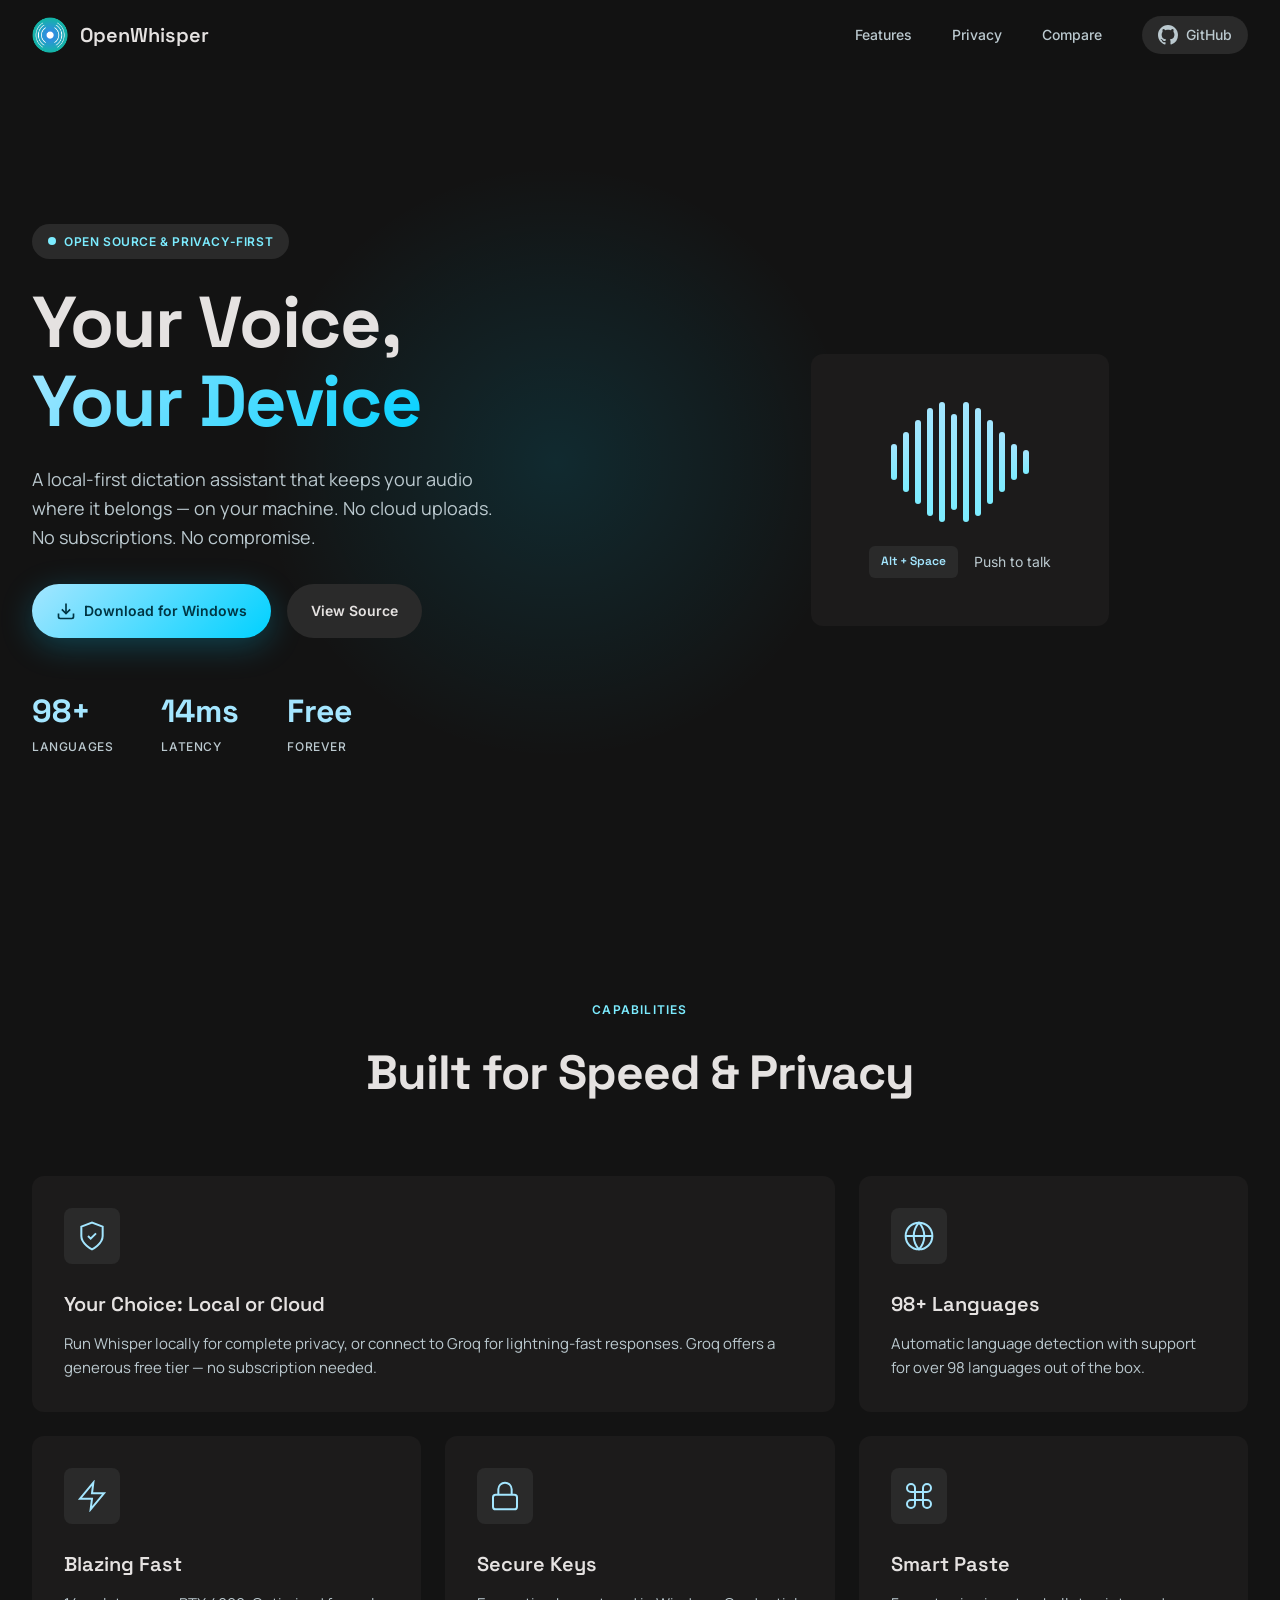
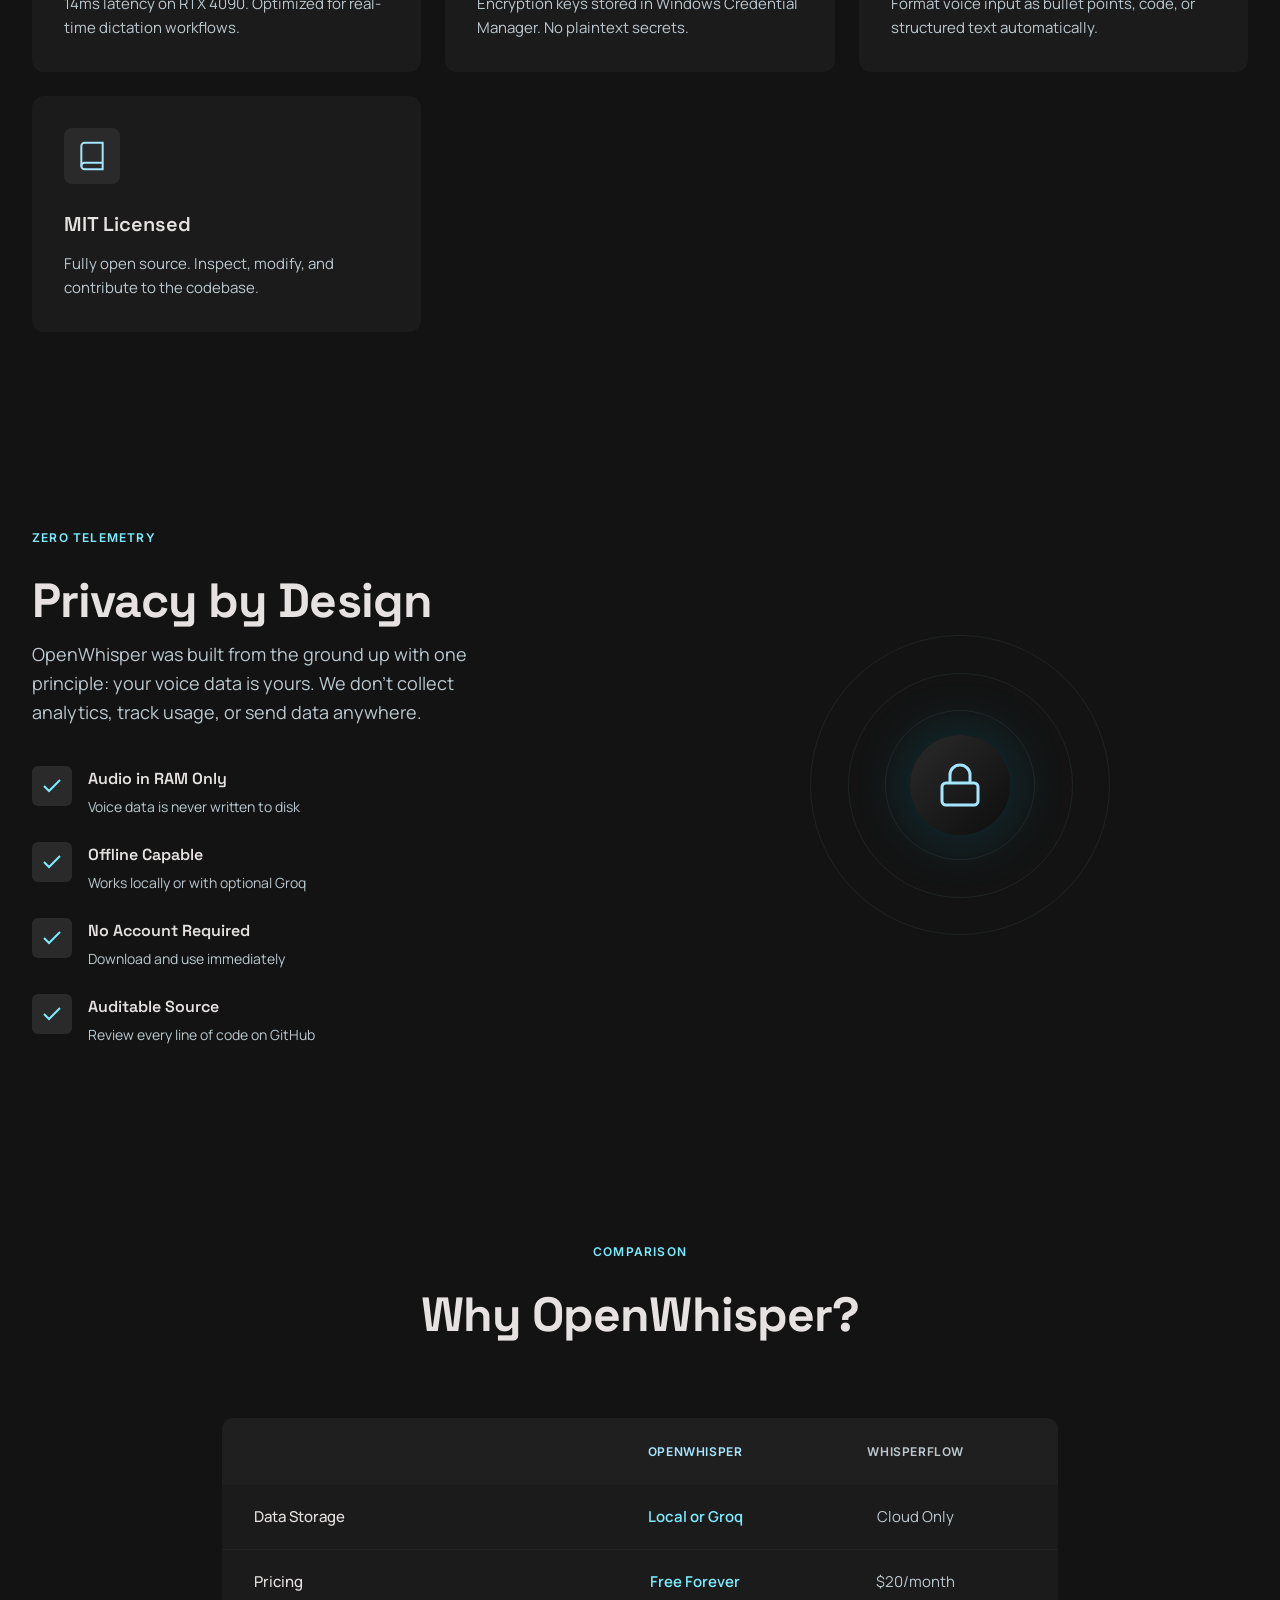
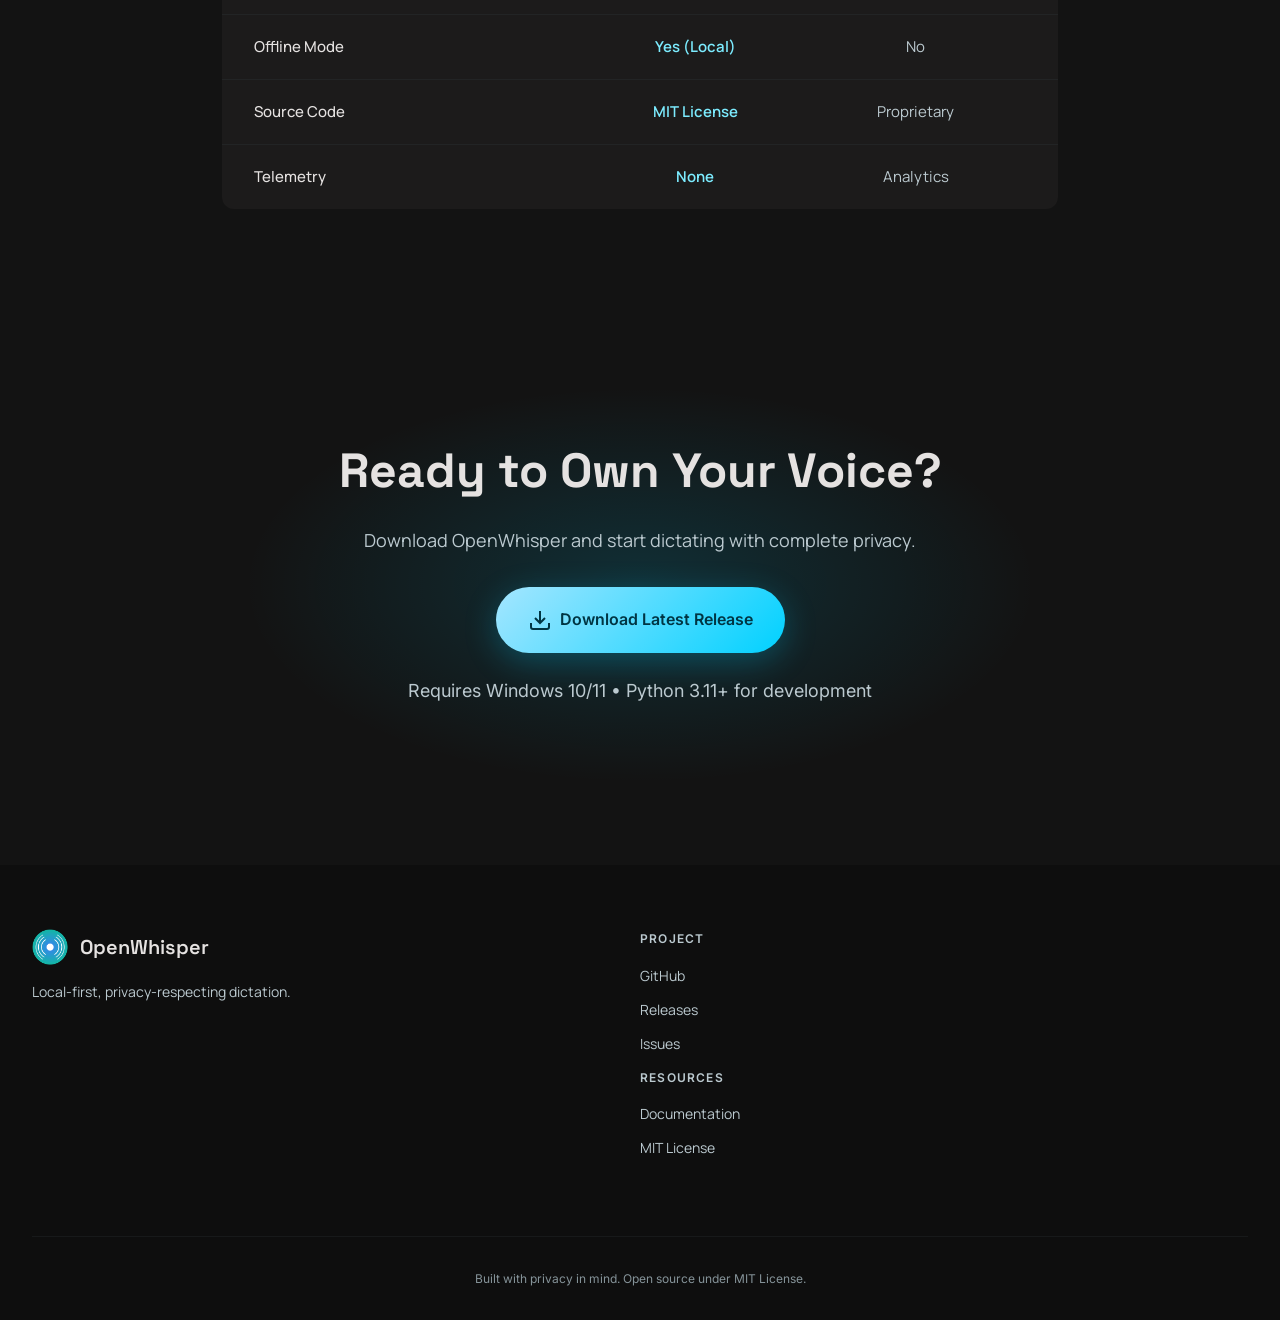
==== docs/index.html @ adb1cc0a "Add project website for GitHub Pages Landing page showcasing OpenWhisper features, privacy focus, an" ====
<!DOCTYPE html>
<html lang="en">
<head>
    <meta charset="UTF-8">
    <meta name="viewport" content="width=device-width, initial-scale=1.0">
    <title>OpenWhisper - Local-First Dictation Assistant</title>
    <link rel="icon" type="image/png" href="icon.png">
    <link rel="apple-touch-icon" href="icon.png">
    <link rel="preconnect" href="https://fonts.googleapis.com">
    <link rel="preconnect" href="https://fonts.gstatic.com" crossorigin>
    <link href="https://fonts.googleapis.com/css2?family=Inter:wght@400;500;600&family=Manrope:wght@400;500;600&family=Space+Grotesk:wght@500;600;700&display=swap" rel="stylesheet">
    <link rel="stylesheet" href="styles.css">
</head>
<body>
    <nav class="nav">
        <div class="nav-container">
            <a href="#" class="nav-logo">
                <img src="icon.png" alt="OpenWhisper" class="logo-icon">
                <span>OpenWhisper</span>
            </a>
            <div class="nav-links">
                <a href="#features">Features</a>
                <a href="#privacy">Privacy</a>
                <a href="#compare">Compare</a>
                <a href="https://github.com/fsouza-dot/OpenWhisper" target="_blank" rel="noopener" class="nav-github">
                    <svg width="20" height="20" viewBox="0 0 24 24" fill="currentColor">
                        <path d="M12 0C5.37 0 0 5.37 0 12c0 5.31 3.435 9.795 8.205 11.385.6.105.825-.255.825-.57 0-.285-.015-1.23-.015-2.235-3.015.555-3.795-.735-4.035-1.41-.135-.345-.72-1.41-1.23-1.695-.42-.225-1.02-.78-.015-.795.945-.015 1.62.87 1.845 1.23 1.08 1.815 2.805 1.305 3.495.99.105-.78.42-1.305.765-1.605-2.67-.3-5.46-1.335-5.46-5.925 0-1.305.465-2.385 1.23-3.225-.12-.3-.54-1.53.12-3.18 0 0 1.005-.315 3.3 1.23.96-.27 1.98-.405 3-.405s2.04.135 3 .405c2.295-1.56 3.3-1.23 3.3-1.23.66 1.65.24 2.88.12 3.18.765.84 1.23 1.905 1.23 3.225 0 4.605-2.805 5.625-5.475 5.925.435.375.81 1.095.81 2.22 0 1.605-.015 2.895-.015 3.3 0 .315.225.69.825.57A12.02 12.02 0 0024 12c0-6.63-5.37-12-12-12z"/>
                    </svg>
                    GitHub
                </a>
            </div>
            <button class="nav-toggle" aria-label="Toggle menu">
                <span></span>
                <span></span>
                <span></span>
            </button>
        </div>
    </nav>

    <main>
        <section class="hero">
            <div class="hero-glow"></div>
            <div class="hero-content">
                <div class="hero-badge">
                    <span class="badge-dot"></span>
                    Open Source & Privacy-First
                </div>
                <h1 class="hero-title">
                    Your Voice,<br>
                    <span class="gradient-text">Your Device</span>
                </h1>
                <p class="hero-subtitle">
                    A local-first dictation assistant that keeps your audio where it belongs — on your machine.
                    No cloud uploads. No subscriptions. No compromise.
                </p>
                <div class="hero-actions">
                    <a href="https://github.com/fsouza-dot/OpenWhisper/releases" class="btn-primary">
                        <svg width="20" height="20" viewBox="0 0 24 24" fill="none" stroke="currentColor" stroke-width="2">
                            <path d="M21 15v4a2 2 0 0 1-2 2H5a2 2 0 0 1-2-2v-4"/>
                            <polyline points="7 10 12 15 17 10"/>
                            <line x1="12" y1="15" x2="12" y2="3"/>
                        </svg>
                        Download for Windows
                    </a>
                    <a href="https://github.com/fsouza-dot/OpenWhisper" class="btn-secondary">
                        View Source
                    </a>
                </div>
                <div class="hero-stats">
                    <div class="stat">
                        <span class="stat-value">98+</span>
                        <span class="stat-label">Languages</span>
                    </div>
                    <div class="stat">
                        <span class="stat-value">14ms</span>
                        <span class="stat-label">Latency</span>
                    </div>
                    <div class="stat">
                        <span class="stat-value">Free</span>
                        <span class="stat-label">Forever</span>
                    </div>
                </div>
            </div>
            <div class="hero-visual">
                <div class="waveform-container">
                    <div class="waveform">
                        <div class="wave-bar"></div>
                        <div class="wave-bar"></div>
                        <div class="wave-bar"></div>
                        <div class="wave-bar"></div>
                        <div class="wave-bar"></div>
                        <div class="wave-bar"></div>
                        <div class="wave-bar"></div>
                        <div class="wave-bar"></div>
                        <div class="wave-bar"></div>
                        <div class="wave-bar"></div>
                        <div class="wave-bar"></div>
                        <div class="wave-bar"></div>
                    </div>
                    <div class="waveform-label">
                        <div class="hotkey-badge">Alt + Space</div>
                        <span>Push to talk</span>
                    </div>
                </div>
            </div>
        </section>

        <section id="features" class="features">
            <div class="section-header">
                <span class="section-tag">Capabilities</span>
                <h2 class="section-title">Built for Speed & Privacy</h2>
            </div>
            <div class="features-grid">
                <div class="feature-card feature-large">
                    <div class="feature-icon">
                        <svg width="32" height="32" viewBox="0 0 24 24" fill="none" stroke="currentColor" stroke-width="1.5">
                            <path d="M12 22s8-4 8-10V5l-8-3-8 3v7c0 6 8 10 8 10z"/>
                            <path d="M9 12l2 2 4-4"/>
                        </svg>
                    </div>
                    <h3>Your Choice: Local or Cloud</h3>
                    <p>Run Whisper locally for complete privacy, or connect to Groq for lightning-fast responses. Groq offers a generous free tier — no subscription needed.</p>
                </div>
                <div class="feature-card">
                    <div class="feature-icon">
                        <svg width="32" height="32" viewBox="0 0 24 24" fill="none" stroke="currentColor" stroke-width="1.5">
                            <circle cx="12" cy="12" r="10"/>
                            <path d="M2 12h20"/>
                            <path d="M12 2a15.3 15.3 0 0 1 4 10 15.3 15.3 0 0 1-4 10 15.3 15.3 0 0 1-4-10 15.3 15.3 0 0 1 4-10z"/>
                        </svg>
                    </div>
                    <h3>98+ Languages</h3>
                    <p>Automatic language detection with support for over 98 languages out of the box.</p>
                </div>
                <div class="feature-card">
                    <div class="feature-icon">
                        <svg width="32" height="32" viewBox="0 0 24 24" fill="none" stroke="currentColor" stroke-width="1.5">
                            <path d="M13 2L3 14h9l-1 8 10-12h-9l1-8z"/>
                        </svg>
                    </div>
                    <h3>Blazing Fast</h3>
                    <p>14ms latency on RTX 4090. Optimized for real-time dictation workflows.</p>
                </div>
                <div class="feature-card">
                    <div class="feature-icon">
                        <svg width="32" height="32" viewBox="0 0 24 24" fill="none" stroke="currentColor" stroke-width="1.5">
                            <rect x="3" y="11" width="18" height="11" rx="2" ry="2"/>
                            <path d="M7 11V7a5 5 0 0 1 10 0v4"/>
                        </svg>
                    </div>
                    <h3>Secure Keys</h3>
                    <p>Encryption keys stored in Windows Credential Manager. No plaintext secrets.</p>
                </div>
                <div class="feature-card">
                    <div class="feature-icon">
                        <svg width="32" height="32" viewBox="0 0 24 24" fill="none" stroke="currentColor" stroke-width="1.5">
                            <path d="M18 3a3 3 0 0 0-3 3v12a3 3 0 0 0 3 3 3 3 0 0 0 3-3 3 3 0 0 0-3-3H6a3 3 0 0 0-3 3 3 3 0 0 0 3 3 3 3 0 0 0 3-3V6a3 3 0 0 0-3-3 3 3 0 0 0-3 3 3 3 0 0 0 3 3h12a3 3 0 0 0 3-3 3 3 0 0 0-3-3z"/>
                        </svg>
                    </div>
                    <h3>Smart Paste</h3>
                    <p>Format voice input as bullet points, code, or structured text automatically.</p>
                </div>
                <div class="feature-card">
                    <div class="feature-icon">
                        <svg width="32" height="32" viewBox="0 0 24 24" fill="none" stroke="currentColor" stroke-width="1.5">
                            <path d="M4 19.5A2.5 2.5 0 0 1 6.5 17H20"/>
                            <path d="M6.5 2H20v20H6.5A2.5 2.5 0 0 1 4 19.5v-15A2.5 2.5 0 0 1 6.5 2z"/>
                        </svg>
                    </div>
                    <h3>MIT Licensed</h3>
                    <p>Fully open source. Inspect, modify, and contribute to the codebase.</p>
                </div>
            </div>
        </section>

        <section id="privacy" class="privacy">
            <div class="privacy-content">
                <span class="section-tag">Zero Telemetry</span>
                <h2 class="section-title">Privacy by Design</h2>
                <p class="privacy-description">
                    OpenWhisper was built from the ground up with one principle: your voice data is yours.
                    We don't collect analytics, track usage, or send data anywhere.
                </p>
                <div class="privacy-features">
                    <div class="privacy-item">
                        <div class="privacy-icon">
                            <svg width="24" height="24" viewBox="0 0 24 24" fill="none" stroke="currentColor" stroke-width="2">
                                <polyline points="20 6 9 17 4 12"/>
                            </svg>
                        </div>
                        <div>
                            <h4>Audio in RAM Only</h4>
                            <p>Voice data is never written to disk</p>
                        </div>
                    </div>
                    <div class="privacy-item">
                        <div class="privacy-icon">
                            <svg width="24" height="24" viewBox="0 0 24 24" fill="none" stroke="currentColor" stroke-width="2">
                                <polyline points="20 6 9 17 4 12"/>
                            </svg>
                        </div>
                        <div>
                            <h4>Offline Capable</h4>
                            <p>Works locally or with optional Groq</p>
                        </div>
                    </div>
                    <div class="privacy-item">
                        <div class="privacy-icon">
                            <svg width="24" height="24" viewBox="0 0 24 24" fill="none" stroke="currentColor" stroke-width="2">
                                <polyline points="20 6 9 17 4 12"/>
                            </svg>
                        </div>
                        <div>
                            <h4>No Account Required</h4>
                            <p>Download and use immediately</p>
                        </div>
                    </div>
                    <div class="privacy-item">
                        <div class="privacy-icon">
                            <svg width="24" height="24" viewBox="0 0 24 24" fill="none" stroke="currentColor" stroke-width="2">
                                <polyline points="20 6 9 17 4 12"/>
                            </svg>
                        </div>
                        <div>
                            <h4>Auditable Source</h4>
                            <p>Review every line of code on GitHub</p>
                        </div>
                    </div>
                </div>
            </div>
            <div class="privacy-visual">
                <div class="vault-graphic">
                    <div class="vault-ring"></div>
                    <div class="vault-ring"></div>
                    <div class="vault-ring"></div>
                    <div class="vault-center">
                        <svg width="48" height="48" viewBox="0 0 24 24" fill="none" stroke="currentColor" stroke-width="1.5">
                            <rect x="3" y="11" width="18" height="11" rx="2" ry="2"/>
                            <path d="M7 11V7a5 5 0 0 1 10 0v4"/>
                        </svg>
                    </div>
                </div>
            </div>
        </section>

        <section id="compare" class="compare">
            <div class="section-header">
                <span class="section-tag">Comparison</span>
                <h2 class="section-title">Why OpenWhisper?</h2>
            </div>
            <div class="compare-table">
                <div class="compare-header">
                    <div class="compare-feature"></div>
                    <div class="compare-col compare-ours">OpenWhisper</div>
                    <div class="compare-col compare-theirs">Whisperflow</div>
                </div>
                <div class="compare-row">
                    <div class="compare-feature">Data Storage</div>
                    <div class="compare-col compare-ours">
                        <span class="compare-good">Local or Groq</span>
                    </div>
                    <div class="compare-col compare-theirs">Cloud Only</div>
                </div>
                <div class="compare-row">
                    <div class="compare-feature">Pricing</div>
                    <div class="compare-col compare-ours">
                        <span class="compare-good">Free Forever</span>
                    </div>
                    <div class="compare-col compare-theirs">$20/month</div>
                </div>
                <div class="compare-row">
                    <div class="compare-feature">Offline Mode</div>
                    <div class="compare-col compare-ours">
                        <span class="compare-good">Yes (Local)</span>
                    </div>
                    <div class="compare-col compare-theirs">No</div>
                </div>
                <div class="compare-row">
                    <div class="compare-feature">Source Code</div>
                    <div class="compare-col compare-ours">
                        <span class="compare-good">MIT License</span>
                    </div>
                    <div class="compare-col compare-theirs">Proprietary</div>
                </div>
                <div class="compare-row">
                    <div class="compare-feature">Telemetry</div>
                    <div class="compare-col compare-ours">
                        <span class="compare-good">None</span>
                    </div>
                    <div class="compare-col compare-theirs">Analytics</div>
                </div>
            </div>
        </section>

        <section class="cta">
            <div class="cta-glow"></div>
            <div class="cta-content">
                <h2>Ready to Own Your Voice?</h2>
                <p>Download OpenWhisper and start dictating with complete privacy.</p>
                <div class="cta-actions">
                    <a href="https://github.com/fsouza-dot/OpenWhisper/releases" class="btn-primary btn-large">
                        <svg width="24" height="24" viewBox="0 0 24 24" fill="none" stroke="currentColor" stroke-width="2">
                            <path d="M21 15v4a2 2 0 0 1-2 2H5a2 2 0 0 1-2-2v-4"/>
                            <polyline points="7 10 12 15 17 10"/>
                            <line x1="12" y1="15" x2="12" y2="3"/>
                        </svg>
                        Download Latest Release
                    </a>
                </div>
                <p class="cta-requirements">Requires Windows 10/11 • Python 3.11+ for development</p>
            </div>
        </section>
    </main>

    <footer class="footer">
        <div class="footer-content">
            <div class="footer-brand">
                <div class="nav-logo">
                    <img src="icon.png" alt="OpenWhisper" class="logo-icon">
                    <span>OpenWhisper</span>
                </div>
                <p>Local-first, privacy-respecting dictation.</p>
            </div>
            <div class="footer-links">
                <div class="footer-col">
                    <h4>Project</h4>
                    <a href="https://github.com/fsouza-dot/OpenWhisper">GitHub</a>
                    <a href="https://github.com/fsouza-dot/OpenWhisper/releases">Releases</a>
                    <a href="https://github.com/fsouza-dot/OpenWhisper/issues">Issues</a>
                </div>
                <div class="footer-col">
                    <h4>Resources</h4>
                    <a href="https://github.com/fsouza-dot/OpenWhisper#readme">Documentation</a>
                    <a href="https://github.com/fsouza-dot/OpenWhisper/blob/main/LICENSE">MIT License</a>
                </div>
            </div>
        </div>
        <div class="footer-bottom">
            <p>Built with privacy in mind. Open source under MIT License.</p>
        </div>
    </footer>

    <script>
        const navToggle = document.querySelector('.nav-toggle');
        const navLinks = document.querySelector('.nav-links');

        navToggle.addEventListener('click', () => {
            navLinks.classList.toggle('active');
            navToggle.classList.toggle('active');
        });

        document.querySelectorAll('a[href^="#"]').forEach(anchor => {
            anchor.addEventListener('click', function (e) {
                e.preventDefault();
                const target = document.querySelector(this.getAttribute('href'));
                if (target) {
                    target.scrollIntoView({ behavior: 'smooth', block: 'start' });
                    navLinks.classList.remove('active');
                    navToggle.classList.remove('active');
                }
            });
        });

        const observerOptions = {
            threshold: 0.1,
            rootMargin: '0px 0px -50px 0px'
        };

        const observer = new IntersectionObserver((entries) => {
            entries.forEach(entry => {
                if (entry.isIntersecting) {
                    entry.target.classList.add('animate-in');
                }
            });
        }, observerOptions);

        document.querySelectorAll('.feature-card, .privacy-item, .compare-row').forEach(el => {
            observer.observe(el);
        });
    </script>
</body>
</html>
---- docs/styles.css ----
:root {
    --surface: #131313;
    --surface-dim: #131313;
    --surface-bright: #393939;
    --surface-container-lowest: #0e0e0e;
    --surface-container-low: #1c1b1b;
    --surface-container: #201f1f;
    --surface-container-high: #2a2a2a;
    --surface-container-highest: #353534;

    --primary: #a4e6ff;
    --primary-container: #00d1ff;
    --on-primary: #003543;
    --on-primary-container: #00566a;

    --secondary: #bdc2ff;
    --secondary-container: #343d96;

    --tertiary: #7cecff;
    --tertiary-container: #00d3eb;

    --on-surface: #e5e2e1;
    --on-surface-variant: #bbc9cf;
    --outline: #859399;
    --outline-variant: #3c494e;

    --error: #ffb4ab;

    --font-display: 'Space Grotesk', sans-serif;
    --font-body: 'Manrope', sans-serif;
    --font-label: 'Inter', sans-serif;

    --radius-sm: 0.125rem;
    --radius-md: 0.375rem;
    --radius-lg: 0.5rem;
    --radius-xl: 0.75rem;
    --radius-full: 9999px;
}

*, *::before, *::after {
    box-sizing: border-box;
    margin: 0;
    padding: 0;
}

html {
    scroll-behavior: smooth;
    -webkit-font-smoothing: antialiased;
    -moz-osx-font-smoothing: grayscale;
}

body {
    font-family: var(--font-body);
    background: var(--surface);
    color: var(--on-surface);
    line-height: 1.6;
    overflow-x: hidden;
}

a {
    color: inherit;
    text-decoration: none;
}

.nav {
    position: fixed;
    top: 0;
    left: 0;
    right: 0;
    z-index: 1000;
    background: rgba(19, 19, 19, 0.8);
    backdrop-filter: blur(20px);
    -webkit-backdrop-filter: blur(20px);
}

.nav-container {
    max-width: 1280px;
    margin: 0 auto;
    padding: 1rem 2rem;
    display: flex;
    align-items: center;
    justify-content: space-between;
}

.nav-logo {
    display: flex;
    align-items: center;
    gap: 0.75rem;
    font-family: var(--font-display);
    font-weight: 600;
    font-size: 1.25rem;
    color: var(--on-surface);
}

img.logo-icon {
    width: 36px;
    height: 36px;
    border-radius: 50%;
}

.nav-links {
    display: flex;
    align-items: center;
    gap: 2.5rem;
}

.nav-links a {
    font-family: var(--font-label);
    font-size: 0.875rem;
    font-weight: 500;
    color: var(--on-surface-variant);
    transition: color 0.2s ease;
}

.nav-links a:hover {
    color: var(--primary);
}

.nav-github {
    display: flex;
    align-items: center;
    gap: 0.5rem;
    padding: 0.5rem 1rem;
    background: var(--surface-container-high);
    border-radius: var(--radius-full);
    transition: background 0.2s ease;
}

.nav-github:hover {
    background: var(--surface-bright);
}

.nav-toggle {
    display: none;
    flex-direction: column;
    gap: 5px;
    background: none;
    border: none;
    cursor: pointer;
    padding: 4px;
}

.nav-toggle span {
    width: 24px;
    height: 2px;
    background: var(--on-surface);
    border-radius: 2px;
    transition: all 0.3s ease;
}

.nav-toggle.active span:nth-child(1) {
    transform: rotate(45deg) translate(5px, 5px);
}

.nav-toggle.active span:nth-child(2) {
    opacity: 0;
}

.nav-toggle.active span:nth-child(3) {
    transform: rotate(-45deg) translate(5px, -5px);
}

main {
    padding-top: 80px;
}

.hero {
    position: relative;
    min-height: calc(100vh - 80px);
    display: grid;
    grid-template-columns: 1fr 1fr;
    align-items: center;
    gap: 4rem;
    max-width: 1280px;
    margin: 0 auto;
    padding: 4rem 2rem;
    overflow: hidden;
}

.hero-glow {
    position: absolute;
    top: 10%;
    left: 20%;
    width: 600px;
    height: 600px;
    background: radial-gradient(circle, rgba(0, 209, 255, 0.12) 0%, transparent 70%);
    pointer-events: none;
    animation: pulse 8s ease-in-out infinite;
}

@keyframes pulse {
    0%, 100% { opacity: 0.5; transform: scale(1); }
    50% { opacity: 0.8; transform: scale(1.1); }
}

.hero-content {
    position: relative;
    z-index: 1;
}

.hero-badge {
    display: inline-flex;
    align-items: center;
    gap: 0.5rem;
    padding: 0.5rem 1rem;
    background: var(--surface-container-high);
    border-radius: var(--radius-full);
    font-family: var(--font-label);
    font-size: 0.75rem;
    font-weight: 600;
    text-transform: uppercase;
    letter-spacing: 0.05em;
    color: var(--tertiary);
    margin-bottom: 1.5rem;
}

.badge-dot {
    width: 8px;
    height: 8px;
    background: var(--tertiary);
    border-radius: 50%;
    animation: blink 2s ease-in-out infinite;
}

@keyframes blink {
    0%, 100% { opacity: 1; }
    50% { opacity: 0.4; }
}

.hero-title {
    font-family: var(--font-display);
    font-size: clamp(2.5rem, 6vw, 4.5rem);
    font-weight: 700;
    line-height: 1.1;
    letter-spacing: -0.02em;
    margin-bottom: 1.5rem;
}

.gradient-text {
    background: linear-gradient(135deg, var(--primary), var(--primary-container));
    -webkit-background-clip: text;
    -webkit-text-fill-color: transparent;
    background-clip: text;
}

.hero-subtitle {
    font-size: 1.125rem;
    color: var(--on-surface-variant);
    max-width: 480px;
    margin-bottom: 2rem;
}

.hero-actions {
    display: flex;
    gap: 1rem;
    flex-wrap: wrap;
    margin-bottom: 3rem;
}

.btn-primary {
    display: inline-flex;
    align-items: center;
    gap: 0.5rem;
    padding: 1rem 1.5rem;
    background: linear-gradient(135deg, var(--primary), var(--primary-container));
    color: var(--on-primary);
    font-family: var(--font-label);
    font-size: 0.875rem;
    font-weight: 600;
    border-radius: var(--radius-full);
    transition: all 0.3s ease;
    box-shadow: 0 8px 32px rgba(0, 209, 255, 0.25);
}

.btn-primary:hover {
    transform: translateY(-2px);
    box-shadow: 0 12px 40px rgba(0, 209, 255, 0.35);
}

.btn-secondary {
    display: inline-flex;
    align-items: center;
    gap: 0.5rem;
    padding: 1rem 1.5rem;
    background: var(--surface-container-high);
    color: var(--on-surface);
    font-family: var(--font-label);
    font-size: 0.875rem;
    font-weight: 600;
    border-radius: var(--radius-full);
    transition: all 0.2s ease;
}

.btn-secondary:hover {
    background: var(--surface-bright);
}

.btn-large {
    padding: 1.25rem 2rem;
    font-size: 1rem;
}

.hero-stats {
    display: flex;
    gap: 3rem;
}

.stat {
    display: flex;
    flex-direction: column;
}

.stat-value {
    font-family: var(--font-display);
    font-size: 2rem;
    font-weight: 700;
    color: var(--primary);
}

.stat-label {
    font-family: var(--font-label);
    font-size: 0.75rem;
    font-weight: 500;
    color: var(--on-surface-variant);
    text-transform: uppercase;
    letter-spacing: 0.05em;
}

.hero-visual {
    position: relative;
    display: flex;
    align-items: center;
    justify-content: center;
}

.waveform-container {
    position: relative;
    padding: 3rem;
    background: var(--surface-container-low);
    border-radius: var(--radius-xl);
}

.waveform {
    display: flex;
    align-items: center;
    justify-content: center;
    gap: 6px;
    height: 120px;
    padding: 0 2rem;
}

.wave-bar {
    width: 6px;
    background: linear-gradient(to top, var(--tertiary), var(--primary));
    border-radius: var(--radius-full);
    animation: wave 1.2s ease-in-out infinite;
}

.wave-bar:nth-child(1) { height: 30%; animation-delay: 0s; }
.wave-bar:nth-child(2) { height: 50%; animation-delay: 0.1s; }
.wave-bar:nth-child(3) { height: 70%; animation-delay: 0.2s; }
.wave-bar:nth-child(4) { height: 90%; animation-delay: 0.3s; }
.wave-bar:nth-child(5) { height: 100%; animation-delay: 0.4s; }
.wave-bar:nth-child(6) { height: 80%; animation-delay: 0.5s; }
.wave-bar:nth-child(7) { height: 100%; animation-delay: 0.6s; }
.wave-bar:nth-child(8) { height: 90%; animation-delay: 0.7s; }
.wave-bar:nth-child(9) { height: 70%; animation-delay: 0.8s; }
.wave-bar:nth-child(10) { height: 50%; animation-delay: 0.9s; }
.wave-bar:nth-child(11) { height: 30%; animation-delay: 1.0s; }
.wave-bar:nth-child(12) { height: 20%; animation-delay: 1.1s; }

@keyframes wave {
    0%, 100% { transform: scaleY(0.5); }
    50% { transform: scaleY(1); }
}

.waveform-label {
    display: flex;
    align-items: center;
    justify-content: center;
    gap: 1rem;
    margin-top: 1.5rem;
    font-family: var(--font-label);
    font-size: 0.875rem;
    color: var(--on-surface-variant);
}

.hotkey-badge {
    padding: 0.375rem 0.75rem;
    background: var(--surface-container-high);
    border-radius: var(--radius-md);
    font-family: var(--font-display);
    font-size: 0.75rem;
    font-weight: 600;
    color: var(--primary);
}

.section-header {
    text-align: center;
    margin-bottom: 4rem;
}

.section-tag {
    display: inline-block;
    font-family: var(--font-label);
    font-size: 0.75rem;
    font-weight: 600;
    text-transform: uppercase;
    letter-spacing: 0.1em;
    color: var(--tertiary);
    margin-bottom: 1rem;
}

.section-title {
    font-family: var(--font-display);
    font-size: clamp(2rem, 4vw, 3rem);
    font-weight: 700;
    letter-spacing: -0.02em;
}

.features {
    padding: 6rem 2rem;
    max-width: 1280px;
    margin: 0 auto;
}

.features-grid {
    display: grid;
    grid-template-columns: repeat(3, 1fr);
    gap: 1.5rem;
}

.feature-card {
    padding: 2rem;
    background: var(--surface-container-low);
    border-radius: var(--radius-xl);
    transition: all 0.3s ease;
    opacity: 0;
    transform: translateY(20px);
}

.feature-card.animate-in {
    opacity: 1;
    transform: translateY(0);
}

.feature-card:hover {
    background: var(--surface-container);
    transform: translateY(-4px);
}

.feature-large {
    grid-column: span 2;
}

.feature-icon {
    width: 56px;
    height: 56px;
    display: flex;
    align-items: center;
    justify-content: center;
    background: var(--surface-container-high);
    border-radius: var(--radius-lg);
    color: var(--primary);
    margin-bottom: 1.5rem;
}

.feature-card h3 {
    font-family: var(--font-display);
    font-size: 1.25rem;
    font-weight: 600;
    margin-bottom: 0.75rem;
}

.feature-card p {
    font-size: 0.9375rem;
    color: var(--on-surface-variant);
    line-height: 1.6;
}

.privacy {
    padding: 6rem 2rem;
    max-width: 1280px;
    margin: 0 auto;
    display: grid;
    grid-template-columns: 1fr 1fr;
    gap: 4rem;
    align-items: center;
}

.privacy-description {
    font-size: 1.125rem;
    color: var(--on-surface-variant);
    margin-bottom: 2.5rem;
    max-width: 500px;
}

.privacy-features {
    display: flex;
    flex-direction: column;
    gap: 1.5rem;
}

.privacy-item {
    display: flex;
    gap: 1rem;
    align-items: flex-start;
    opacity: 0;
    transform: translateX(-20px);
    transition: all 0.4s ease;
}

.privacy-item.animate-in {
    opacity: 1;
    transform: translateX(0);
}

.privacy-icon {
    width: 40px;
    height: 40px;
    display: flex;
    align-items: center;
    justify-content: center;
    background: var(--surface-container-high);
    border-radius: var(--radius-md);
    color: var(--tertiary);
    flex-shrink: 0;
}

.privacy-item h4 {
    font-family: var(--font-display);
    font-size: 1rem;
    font-weight: 600;
    margin-bottom: 0.25rem;
}

.privacy-item p {
    font-size: 0.875rem;
    color: var(--on-surface-variant);
}

.privacy-visual {
    display: flex;
    align-items: center;
    justify-content: center;
}

.vault-graphic {
    position: relative;
    width: 300px;
    height: 300px;
    display: flex;
    align-items: center;
    justify-content: center;
}

.vault-ring {
    position: absolute;
    border-radius: 50%;
    border: 1px solid var(--outline-variant);
    opacity: 0.3;
    animation: rotate 20s linear infinite;
}

.vault-ring:nth-child(1) {
    width: 100%;
    height: 100%;
    animation-direction: reverse;
}

.vault-ring:nth-child(2) {
    width: 75%;
    height: 75%;
    animation-duration: 15s;
}

.vault-ring:nth-child(3) {
    width: 50%;
    height: 50%;
    animation-duration: 10s;
    animation-direction: reverse;
}

@keyframes rotate {
    from { transform: rotate(0deg); }
    to { transform: rotate(360deg); }
}

.vault-center {
    width: 100px;
    height: 100px;
    display: flex;
    align-items: center;
    justify-content: center;
    background: linear-gradient(135deg, var(--surface-container-high), var(--surface-container-lowest));
    border-radius: 50%;
    color: var(--primary);
    box-shadow: 0 0 60px rgba(0, 209, 255, 0.2);
}

.compare {
    padding: 6rem 2rem;
    max-width: 900px;
    margin: 0 auto;
}

.compare-table {
    background: var(--surface-container-low);
    border-radius: var(--radius-xl);
    overflow: hidden;
}

.compare-header {
    display: grid;
    grid-template-columns: 1.5fr 1fr 1fr;
    padding: 1.5rem 2rem;
    background: var(--surface-container);
    font-family: var(--font-label);
    font-size: 0.75rem;
    font-weight: 600;
    text-transform: uppercase;
    letter-spacing: 0.05em;
}

.compare-ours {
    color: var(--primary);
}

.compare-theirs {
    color: var(--on-surface-variant);
}

.compare-row {
    display: grid;
    grid-template-columns: 1.5fr 1fr 1fr;
    padding: 1.25rem 2rem;
    font-size: 0.9375rem;
    opacity: 0;
    transform: translateY(10px);
    transition: all 0.3s ease;
}

.compare-row.animate-in {
    opacity: 1;
    transform: translateY(0);
}

.compare-row:not(:last-child) {
    border-bottom: 1px solid rgba(60, 73, 78, 0.2);
}

.compare-feature {
    font-weight: 500;
}

.compare-col {
    text-align: center;
}

.compare-good {
    color: var(--tertiary);
    font-weight: 600;
}

.cta {
    position: relative;
    padding: 8rem 2rem;
    text-align: center;
    overflow: hidden;
}

.cta-glow {
    position: absolute;
    top: 50%;
    left: 50%;
    transform: translate(-50%, -50%);
    width: 800px;
    height: 400px;
    background: radial-gradient(ellipse, rgba(0, 209, 255, 0.15) 0%, transparent 70%);
    pointer-events: none;
}

.cta-content {
    position: relative;
    z-index: 1;
}

.cta h2 {
    font-family: var(--font-display);
    font-size: clamp(2rem, 4vw, 3rem);
    font-weight: 700;
    margin-bottom: 1rem;
}

.cta p {
    font-size: 1.125rem;
    color: var(--on-surface-variant);
    margin-bottom: 2rem;
}

.cta-actions {
    margin-bottom: 1.5rem;
}

.cta-requirements {
    font-family: var(--font-label);
    font-size: 0.75rem;
    color: var(--outline);
}

.footer {
    background: var(--surface-container-lowest);
    padding: 4rem 2rem 2rem;
}

.footer-content {
    max-width: 1280px;
    margin: 0 auto;
    display: grid;
    grid-template-columns: 2fr 1fr 1fr;
    gap: 4rem;
    margin-bottom: 4rem;
}

.footer-brand p {
    margin-top: 1rem;
    font-size: 0.875rem;
    color: var(--on-surface-variant);
}

.footer-col h4 {
    font-family: var(--font-label);
    font-size: 0.75rem;
    font-weight: 600;
    text-transform: uppercase;
    letter-spacing: 0.1em;
    color: var(--on-surface-variant);
    margin-bottom: 1rem;
}

.footer-col a {
    display: block;
    font-size: 0.875rem;
    color: var(--on-surface-variant);
    margin-bottom: 0.75rem;
    transition: color 0.2s ease;
}

.footer-col a:hover {
    color: var(--primary);
}

.footer-bottom {
    max-width: 1280px;
    margin: 0 auto;
    padding-top: 2rem;
    border-top: 1px solid rgba(60, 73, 78, 0.2);
    text-align: center;
}

.footer-bottom p {
    font-family: var(--font-label);
    font-size: 0.75rem;
    color: var(--outline);
}

@media (max-width: 1024px) {
    .hero {
        grid-template-columns: 1fr;
        text-align: center;
        gap: 3rem;
    }

    .hero-content {
        display: flex;
        flex-direction: column;
        align-items: center;
    }

    .hero-subtitle {
        margin-left: auto;
        margin-right: auto;
    }

    .hero-actions {
        justify-content: center;
    }

    .hero-stats {
        justify-content: center;
    }

    .features-grid {
        grid-template-columns: repeat(2, 1fr);
    }

    .feature-large {
        grid-column: span 2;
    }

    .privacy {
        grid-template-columns: 1fr;
        gap: 3rem;
    }

    .privacy-content {
        text-align: center;
    }

    .privacy-description {
        margin-left: auto;
        margin-right: auto;
    }

    .privacy-features {
        max-width: 400px;
        margin: 0 auto;
    }

    .footer-content {
        grid-template-columns: 1fr 1fr;
    }

    .footer-brand {
        grid-column: span 2;
        text-align: center;
    }

    .footer-brand .nav-logo {
        justify-content: center;
    }
}

@media (max-width: 768px) {
    .nav-links {
        position: fixed;
        top: 72px;
        left: 0;
        right: 0;
        flex-direction: column;
        padding: 2rem;
        background: rgba(19, 19, 19, 0.98);
        backdrop-filter: blur(20px);
        gap: 1.5rem;
        transform: translateY(-100%);
        opacity: 0;
        pointer-events: none;
        transition: all 0.3s ease;
    }

    .nav-links.active {
        transform: translateY(0);
        opacity: 1;
        pointer-events: all;
    }

    .nav-toggle {
        display: flex;
    }

    .features-grid {
        grid-template-columns: 1fr;
    }

    .feature-large {
        grid-column: span 1;
    }

    .compare-table {
        font-size: 0.875rem;
    }

    .compare-header,
    .compare-row {
        padding: 1rem 1.25rem;
        grid-template-columns: 1.2fr 1fr 1fr;
    }

    .footer-content {
        grid-template-columns: 1fr;
        gap: 2rem;
        text-align: center;
    }

    .footer-brand {
        grid-column: span 1;
    }

    .footer-links {
        display: flex;
        justify-content: center;
        gap: 3rem;
    }
}

@media (max-width: 480px) {
    .hero-stats {
        gap: 2rem;
    }

    .stat-value {
        font-size: 1.5rem;
    }

    .waveform-container {
        padding: 2rem 1.5rem;
    }

    .waveform {
        gap: 4px;
        padding: 0 1rem;
    }

    .wave-bar {
        width: 4px;
    }

    .compare-header,
    .compare-row {
        padding: 1rem;
        font-size: 0.8125rem;
    }

    .btn-primary,
    .btn-secondary {
        padding: 0.875rem 1.25rem;
        font-size: 0.8125rem;
    }

    .footer-links {
        flex-direction: column;
        gap: 2rem;
    }
}
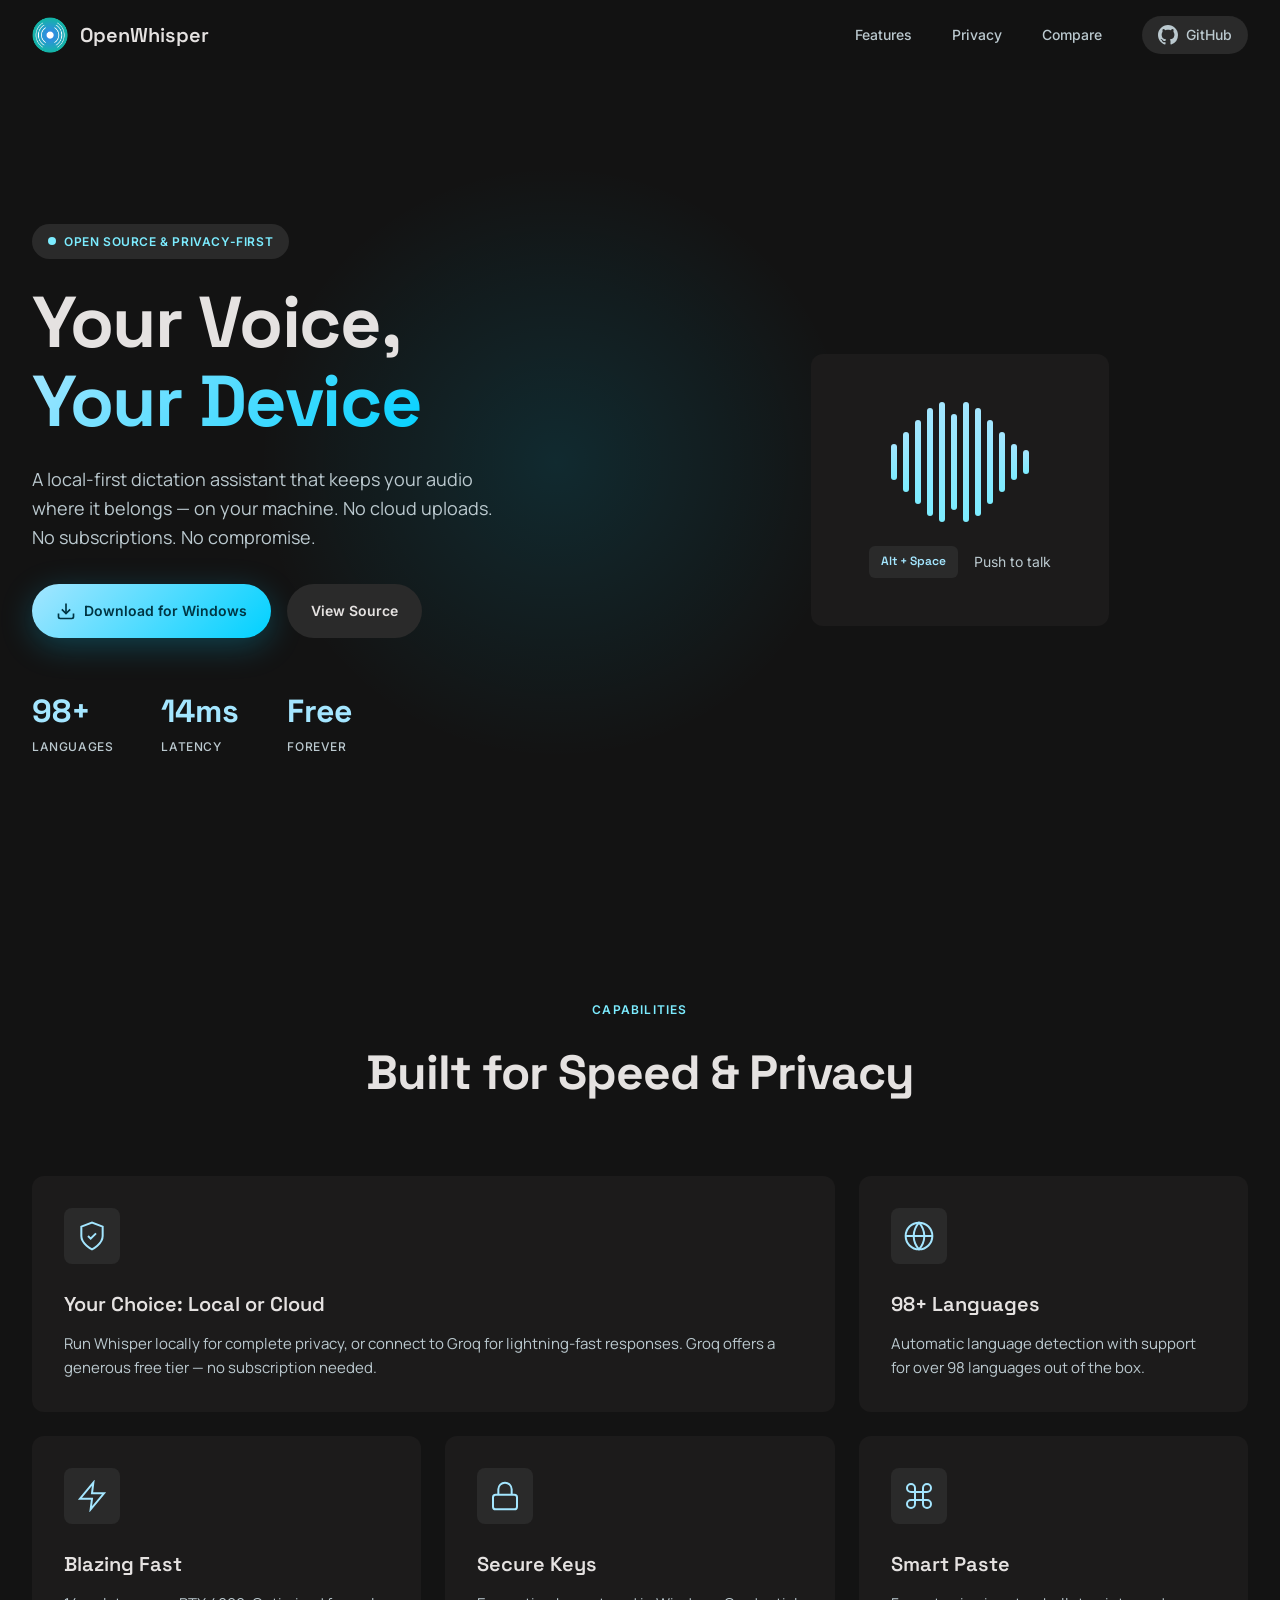
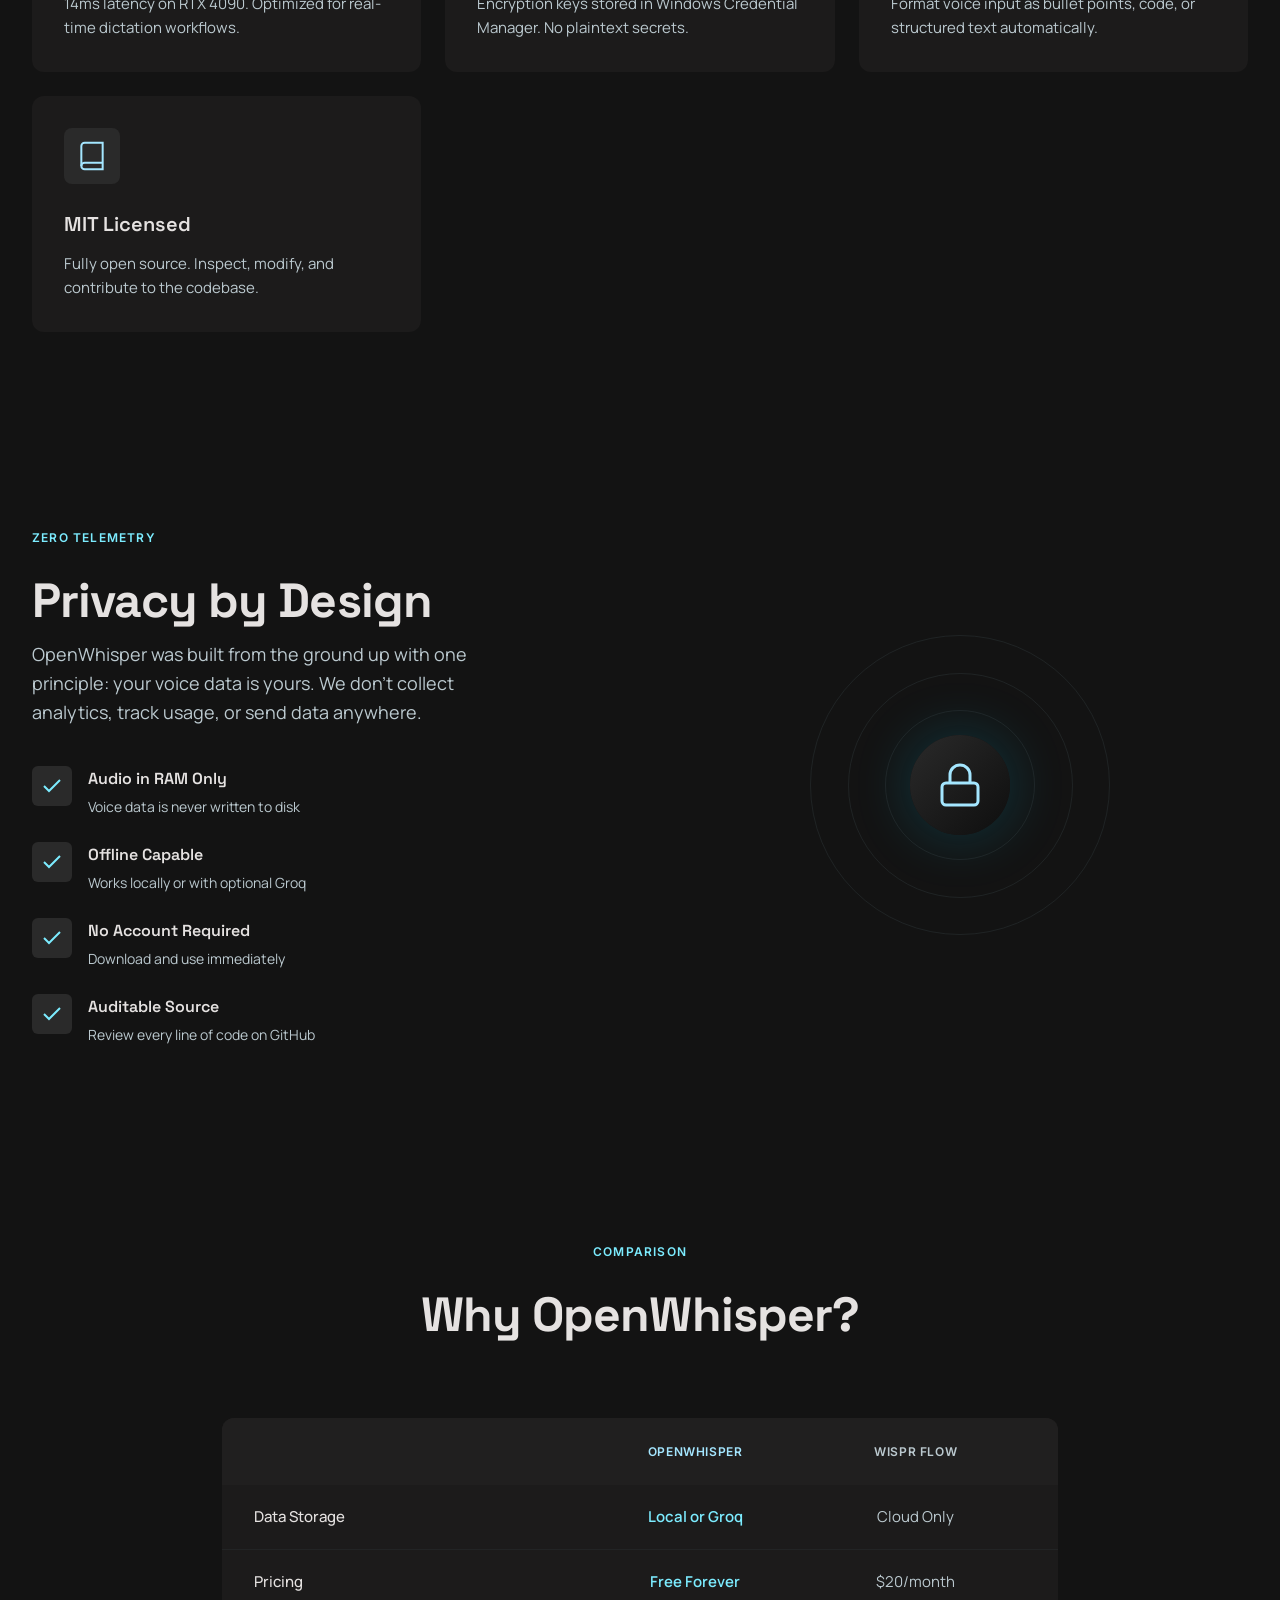
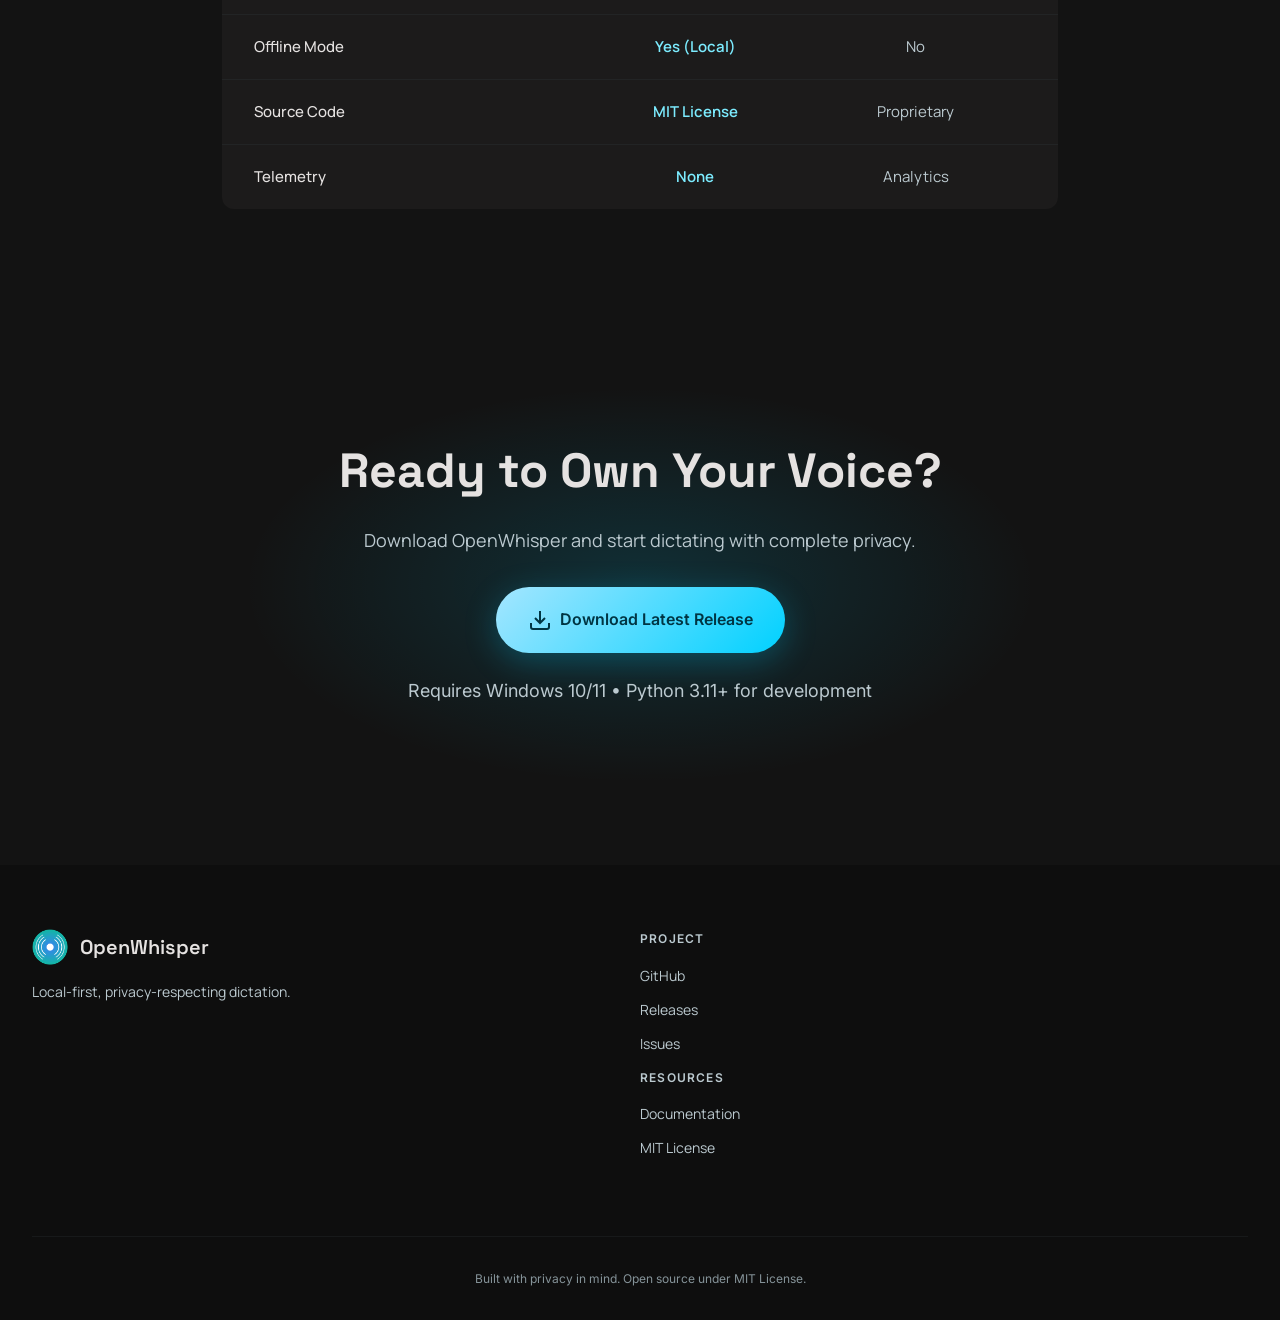
==== commit 6d1eeb38: "Fix Wispr Flow spelling" ====
--- a/docs/index.html
+++ b/docs/index.html
@@ -4,6 +4,28 @@
     <meta charset="UTF-8">
     <meta name="viewport" content="width=device-width, initial-scale=1.0">
     <title>OpenWhisper - Local-First Dictation Assistant</title>
+
+    <!-- SEO Meta Tags -->
+    <meta name="description" content="OpenWhisper is a free, open-source dictation assistant. Run locally with Whisper or use Groq for fast transcription. Privacy-first alternative to Wispr Flow with 98+ language support.">
+    <meta name="keywords" content="OpenWhisper, dictation, speech to text, voice transcription, Whisper, Groq, privacy, open source, local transcription, voice assistant, Windows">
+    <meta name="author" content="fsouza-dot">
+    <meta name="robots" content="index, follow">
+    <link rel="canonical" href="https://fsouza-dot.github.io/OpenWhisper/">
+
+    <!-- Open Graph / Facebook -->
+    <meta property="og:type" content="website">
+    <meta property="og:url" content="https://fsouza-dot.github.io/OpenWhisper/">
+    <meta property="og:title" content="OpenWhisper - Local-First Dictation Assistant">
+    <meta property="og:description" content="Free, open-source dictation with local Whisper or fast Groq cloud. Privacy-first alternative to Wispr Flow.">
+    <meta property="og:image" content="https://fsouza-dot.github.io/OpenWhisper/icon.png">
+
+    <!-- Twitter -->
+    <meta name="twitter:card" content="summary">
+    <meta name="twitter:url" content="https://fsouza-dot.github.io/OpenWhisper/">
+    <meta name="twitter:title" content="OpenWhisper - Local-First Dictation Assistant">
+    <meta name="twitter:description" content="Free, open-source dictation with local Whisper or fast Groq cloud. Privacy-first alternative to Wispr Flow.">
+    <meta name="twitter:image" content="https://fsouza-dot.github.io/OpenWhisper/icon.png">
+
     <link rel="icon" type="image/png" href="icon.png">
     <link rel="apple-touch-icon" href="icon.png">
     <link rel="preconnect" href="https://fonts.googleapis.com">
@@ -252,7 +274,7 @@
                 <div class="compare-header">
                     <div class="compare-feature"></div>
                     <div class="compare-col compare-ours">OpenWhisper</div>
-                    <div class="compare-col compare-theirs">Whisperflow</div>
+                    <div class="compare-col compare-theirs">Wispr Flow</div>
                 </div>
                 <div class="compare-row">
                     <div class="compare-feature">Data Storage</div>
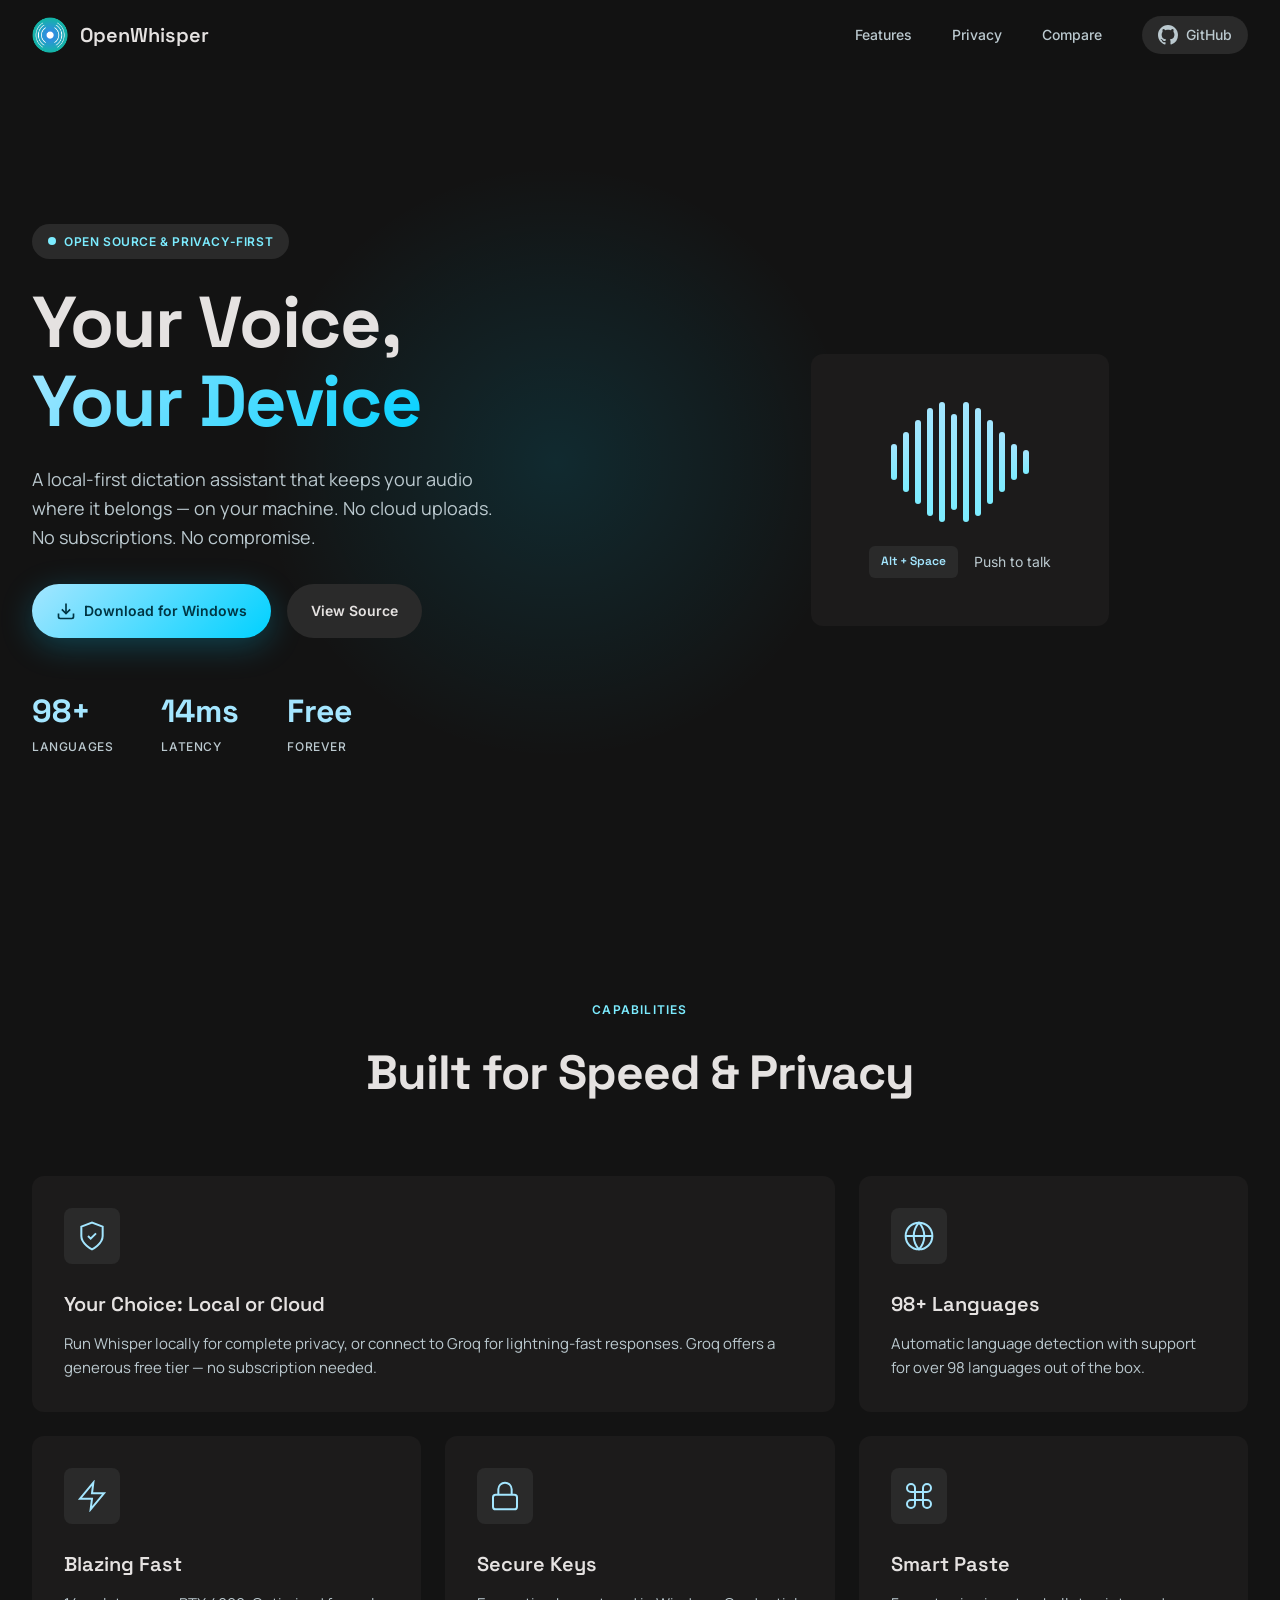
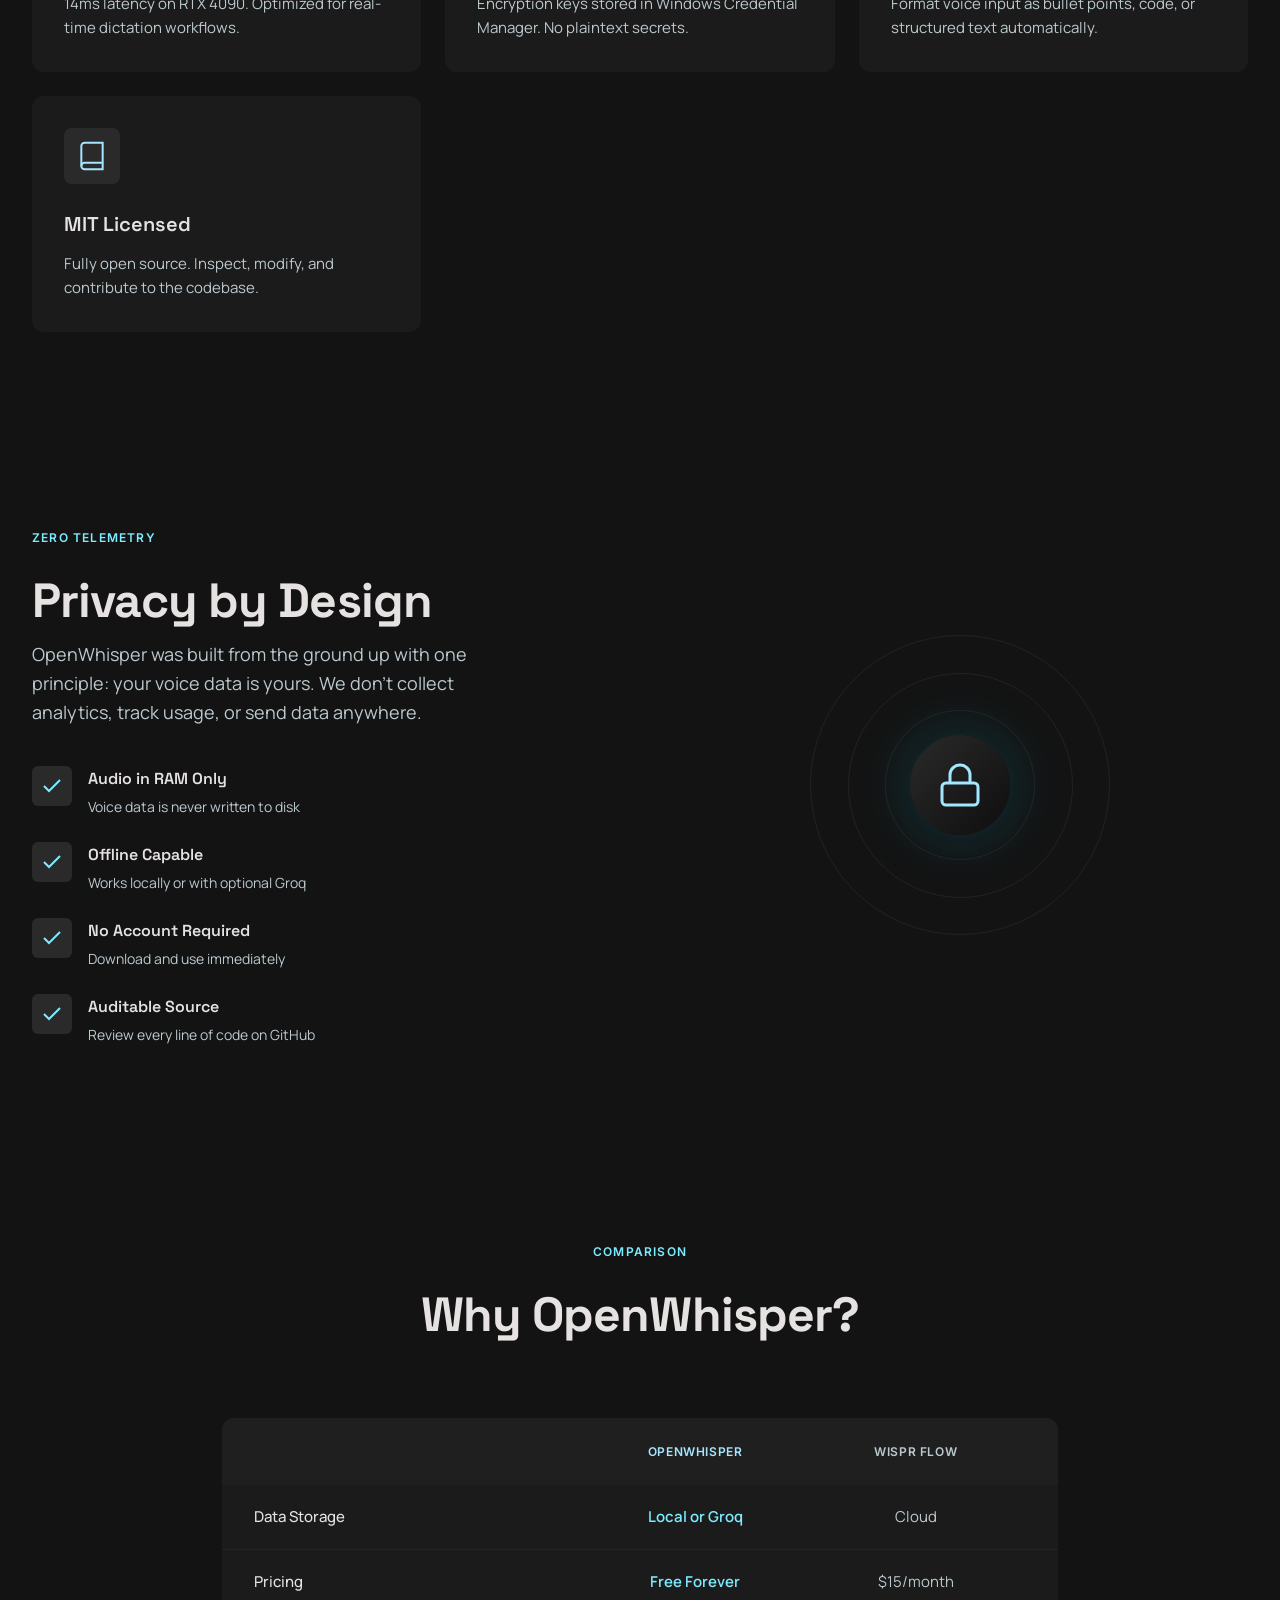
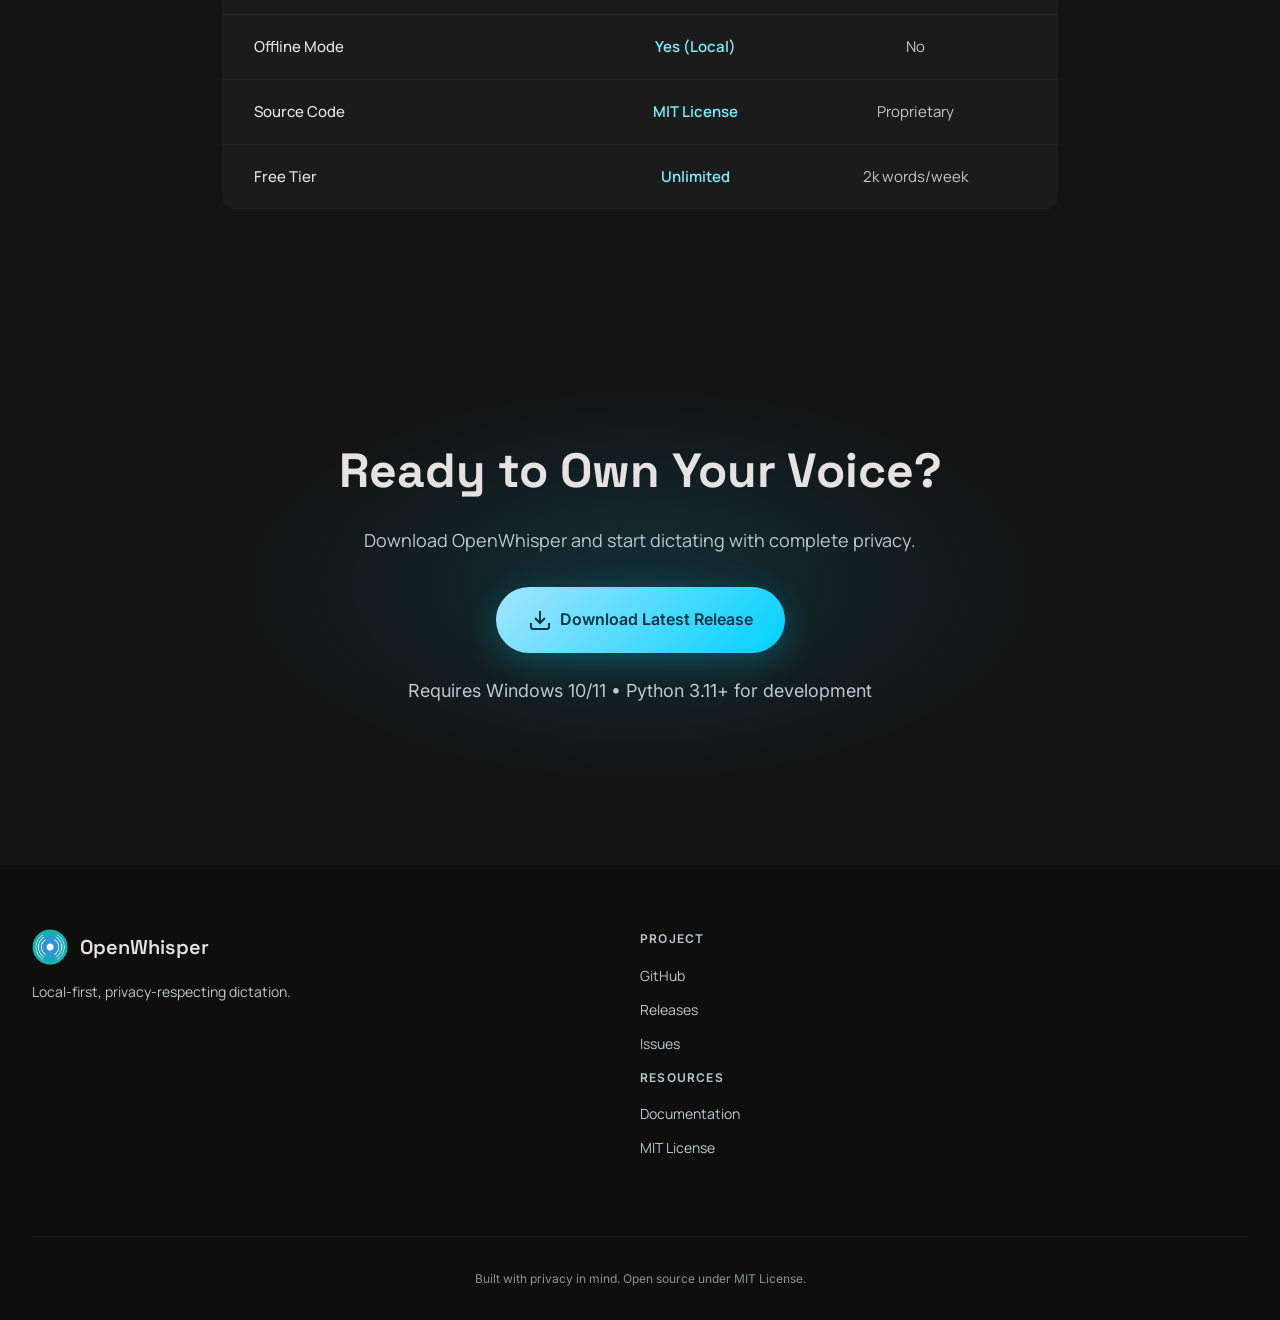
==== commit c00c5564: "Fix comparison table with accurate Wispr Flow details - Pricing: $20 → $15/month (verified) - Data S" ====
--- a/docs/index.html
+++ b/docs/index.html
@@ -281,14 +281,14 @@
                     <div class="compare-col compare-ours">
                         <span class="compare-good">Local or Groq</span>
                     </div>
-                    <div class="compare-col compare-theirs">Cloud Only</div>
+                    <div class="compare-col compare-theirs">Cloud</div>
                 </div>
                 <div class="compare-row">
                     <div class="compare-feature">Pricing</div>
                     <div class="compare-col compare-ours">
                         <span class="compare-good">Free Forever</span>
                     </div>
-                    <div class="compare-col compare-theirs">$20/month</div>
+                    <div class="compare-col compare-theirs">$15/month</div>
                 </div>
                 <div class="compare-row">
                     <div class="compare-feature">Offline Mode</div>
@@ -305,11 +305,11 @@
                     <div class="compare-col compare-theirs">Proprietary</div>
                 </div>
                 <div class="compare-row">
-                    <div class="compare-feature">Telemetry</div>
+                    <div class="compare-feature">Free Tier</div>
                     <div class="compare-col compare-ours">
-                        <span class="compare-good">None</span>
-                    </div>
-                    <div class="compare-col compare-theirs">Analytics</div>
+                        <span class="compare-good">Unlimited</span>
+                    </div>
+                    <div class="compare-col compare-theirs">2k words/week</div>
                 </div>
             </div>
         </section>
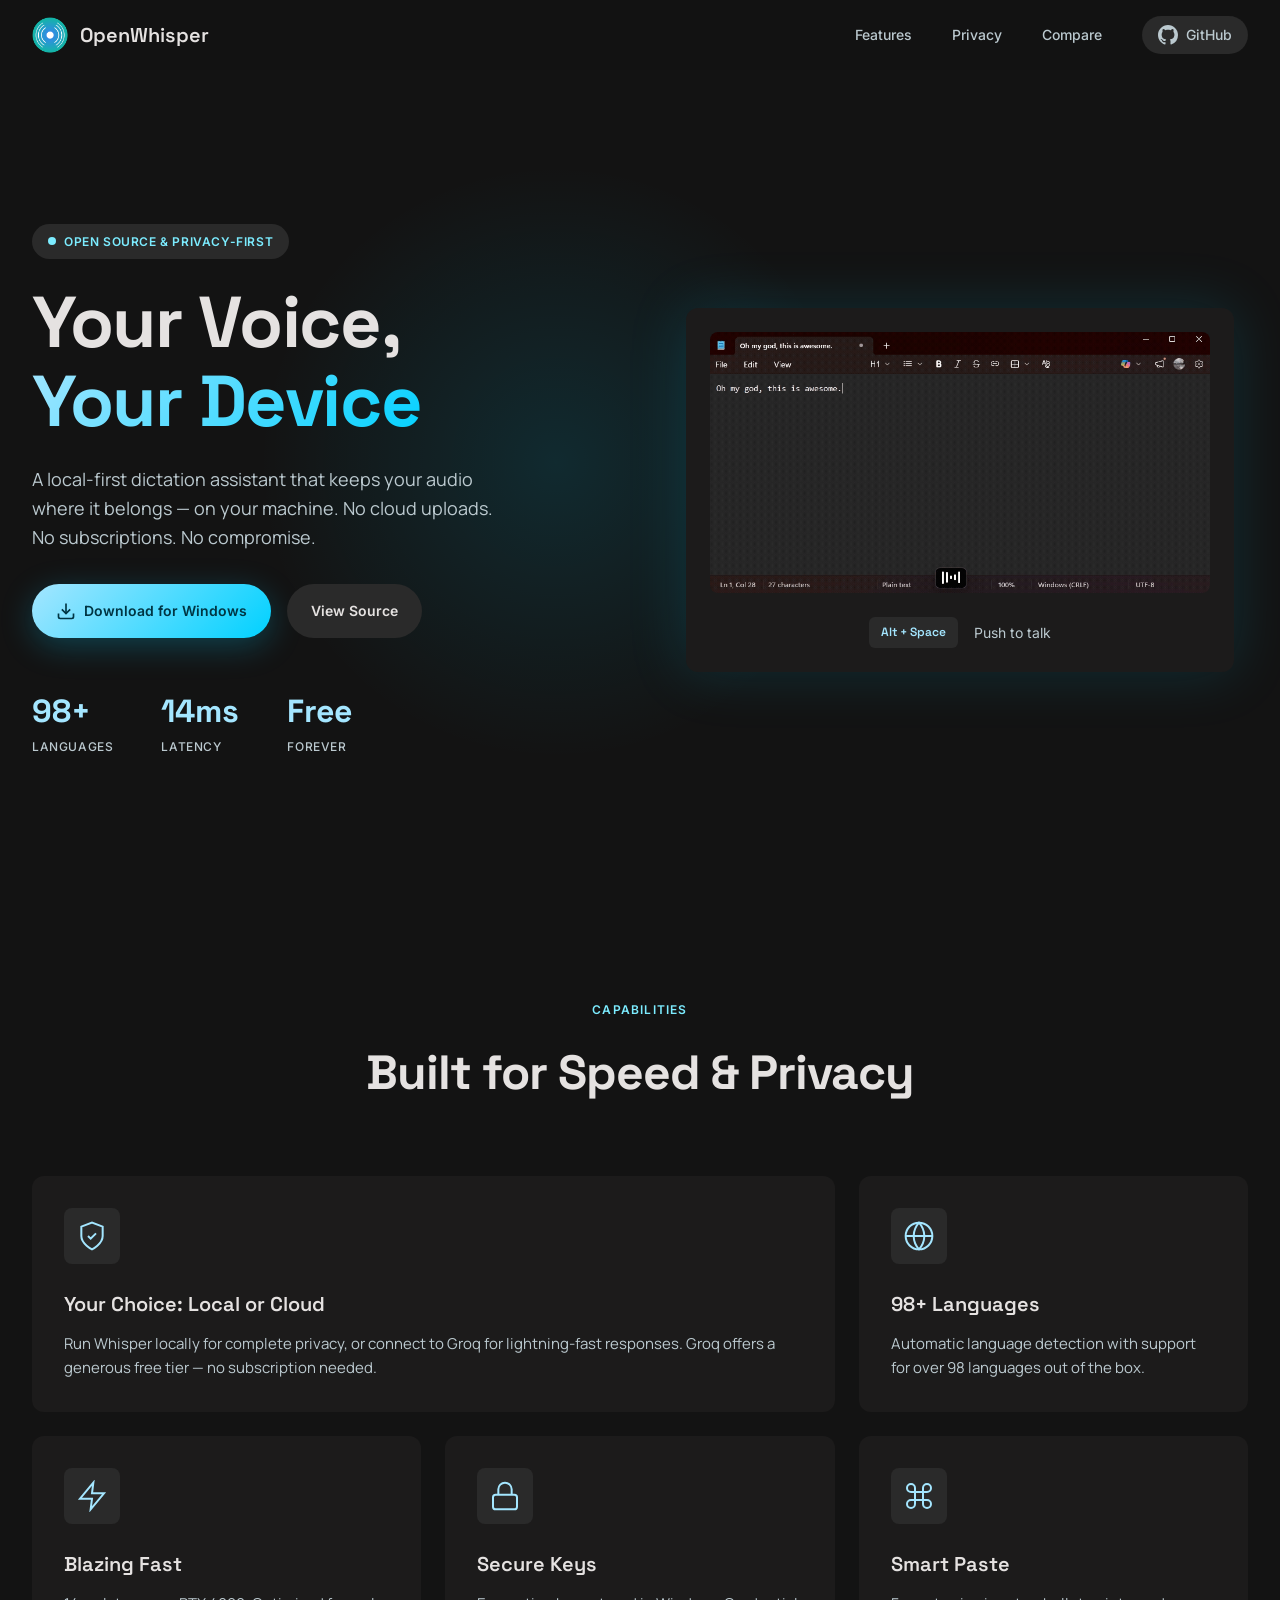
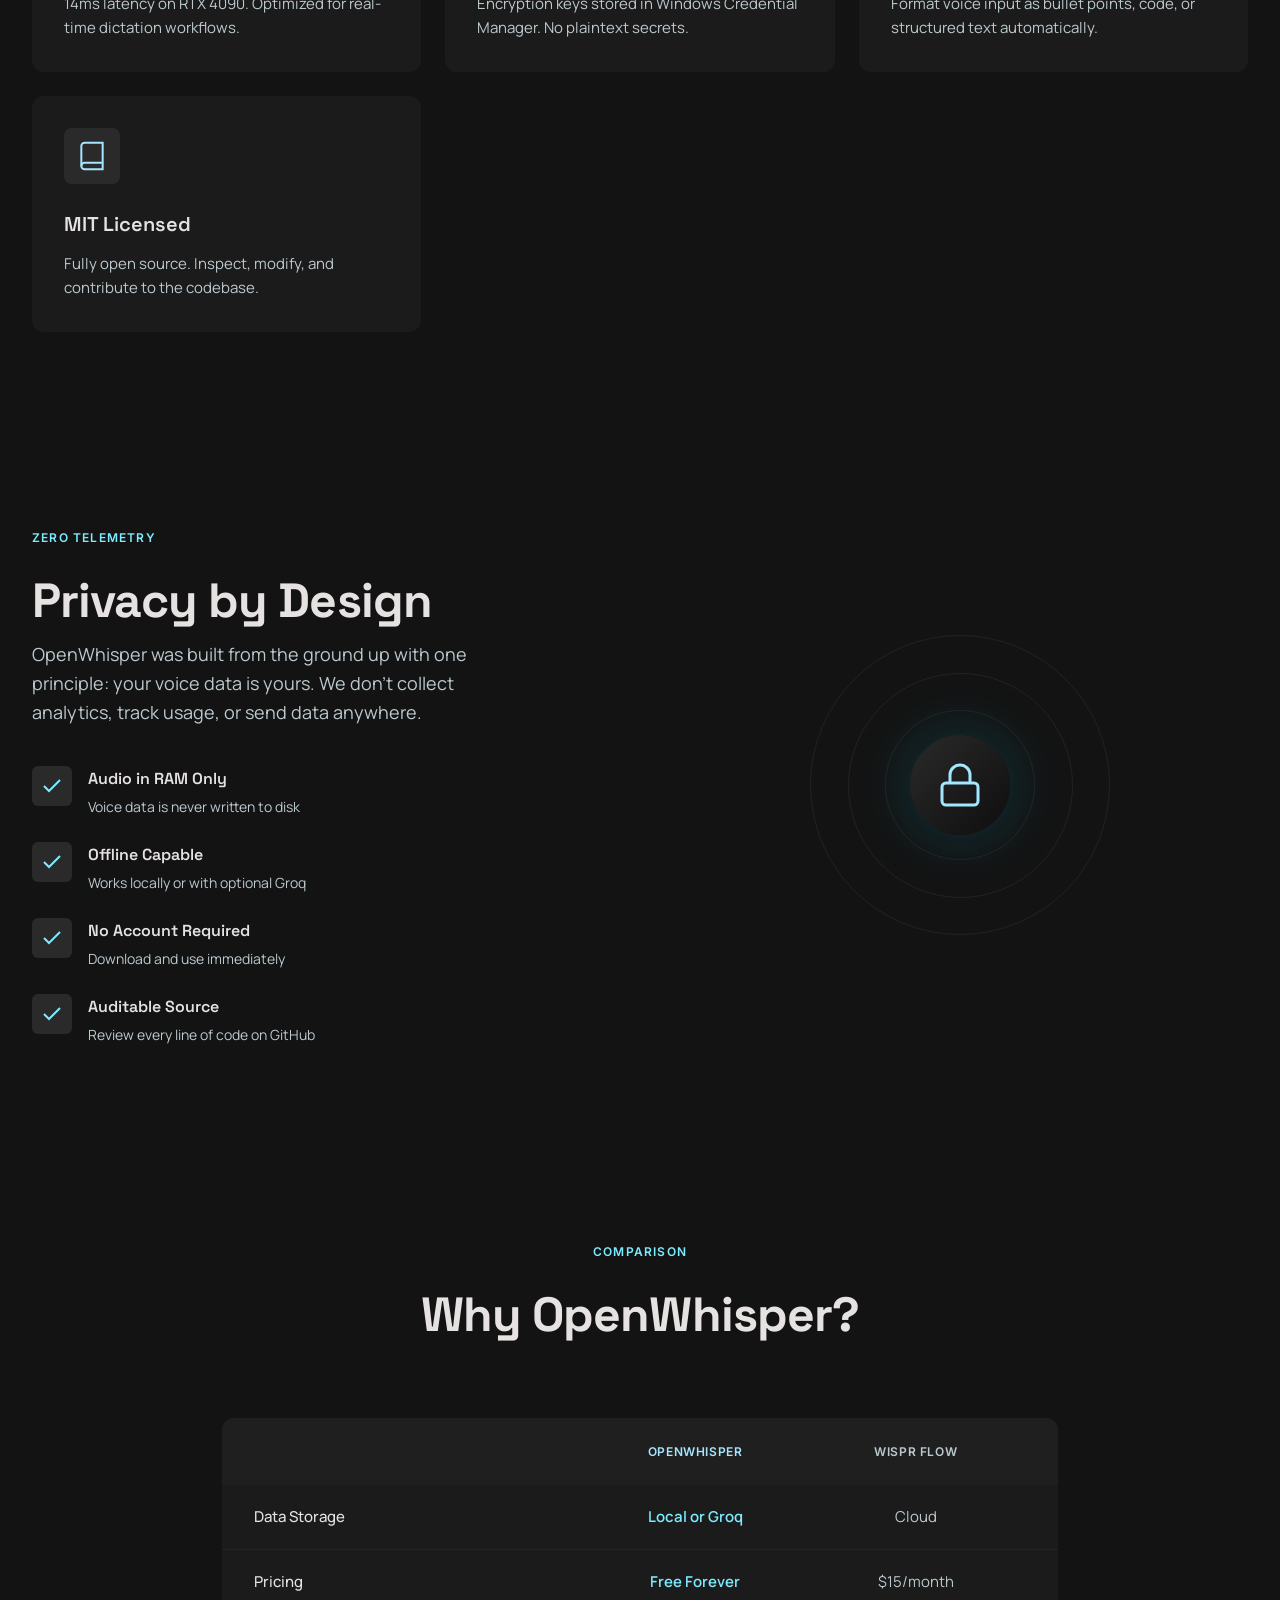
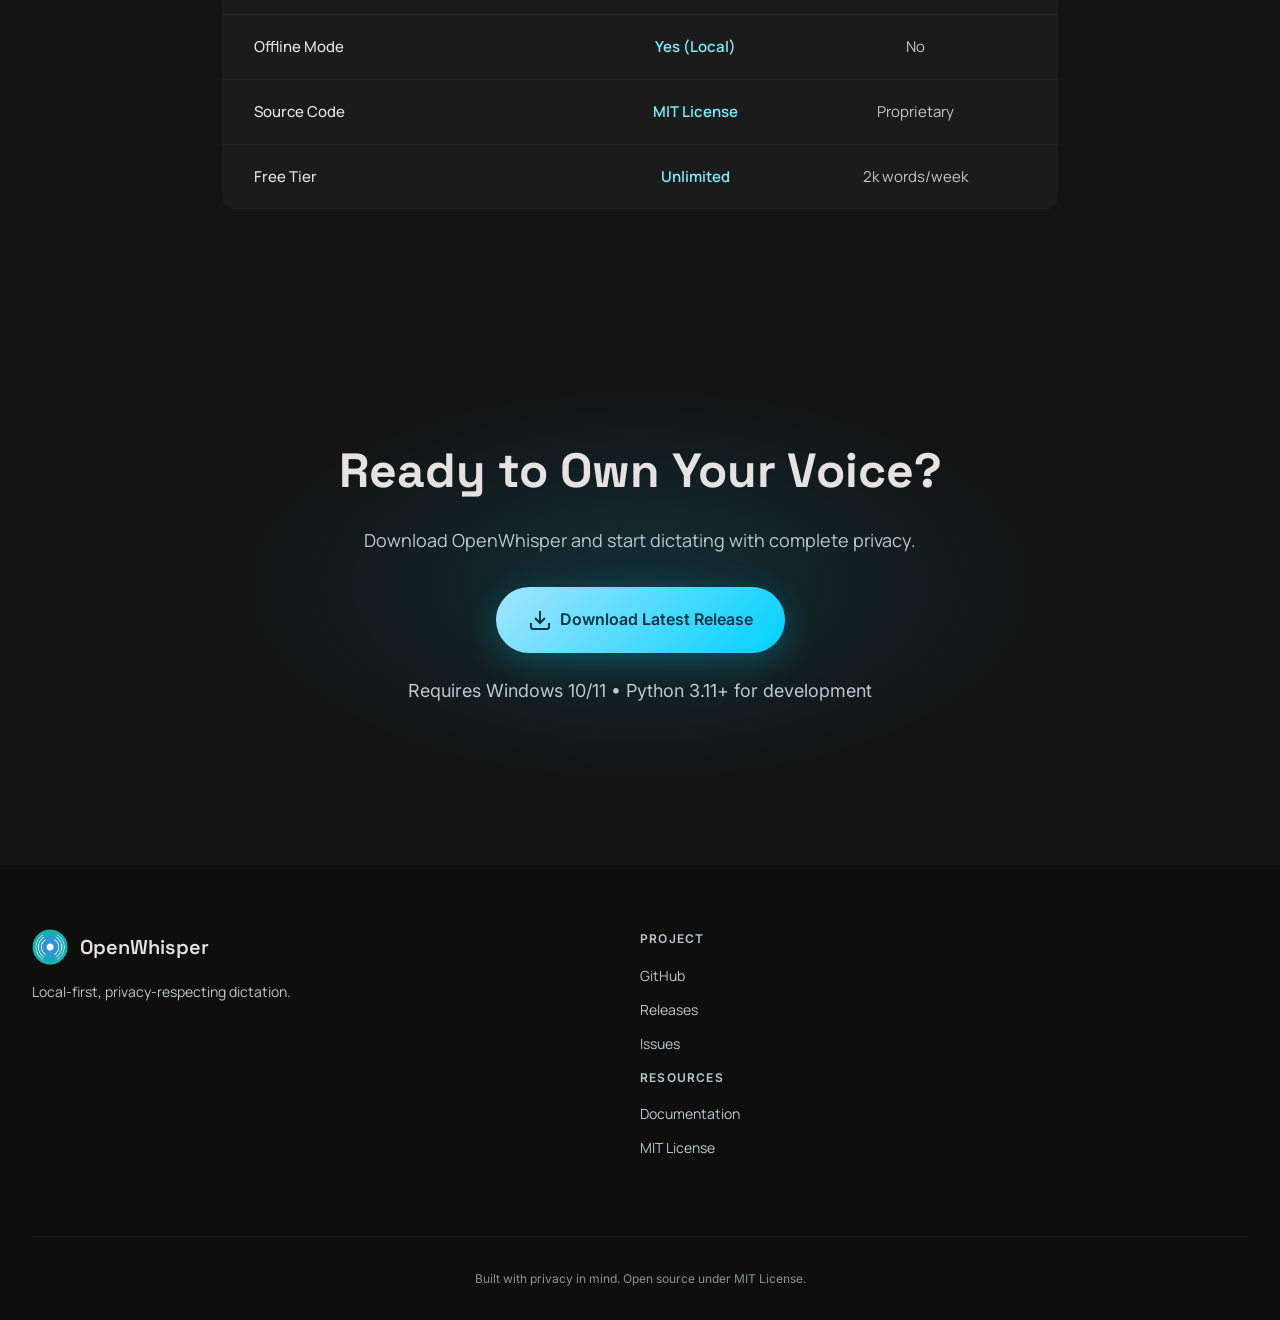
==== commit f0a53c00: "Add demo GIF to hero section Shows OpenWhisper in action - much more compelling than animated wavefo" ====
--- a/docs/index.html
+++ b/docs/index.html
@@ -104,22 +104,9 @@
                 </div>
             </div>
             <div class="hero-visual">
-                <div class="waveform-container">
-                    <div class="waveform">
-                        <div class="wave-bar"></div>
-                        <div class="wave-bar"></div>
-                        <div class="wave-bar"></div>
-                        <div class="wave-bar"></div>
-                        <div class="wave-bar"></div>
-                        <div class="wave-bar"></div>
-                        <div class="wave-bar"></div>
-                        <div class="wave-bar"></div>
-                        <div class="wave-bar"></div>
-                        <div class="wave-bar"></div>
-                        <div class="wave-bar"></div>
-                        <div class="wave-bar"></div>
-                    </div>
-                    <div class="waveform-label">
+                <div class="demo-container">
+                    <img src="openwhisper.gif" alt="OpenWhisper demo - voice to text in action" class="demo-gif">
+                    <div class="demo-label">
                         <div class="hotkey-badge">Alt + Space</div>
                         <span>Push to talk</span>
                     </div>
--- a/docs/styles.css
+++ b/docs/styles.css
@@ -333,48 +333,22 @@
     justify-content: center;
 }
 
-.waveform-container {
+.demo-container {
     position: relative;
-    padding: 3rem;
+    padding: 1.5rem;
     background: var(--surface-container-low);
     border-radius: var(--radius-xl);
-}
-
-.waveform {
-    display: flex;
-    align-items: center;
-    justify-content: center;
-    gap: 6px;
-    height: 120px;
-    padding: 0 2rem;
-}
-
-.wave-bar {
-    width: 6px;
-    background: linear-gradient(to top, var(--tertiary), var(--primary));
-    border-radius: var(--radius-full);
-    animation: wave 1.2s ease-in-out infinite;
-}
-
-.wave-bar:nth-child(1) { height: 30%; animation-delay: 0s; }
-.wave-bar:nth-child(2) { height: 50%; animation-delay: 0.1s; }
-.wave-bar:nth-child(3) { height: 70%; animation-delay: 0.2s; }
-.wave-bar:nth-child(4) { height: 90%; animation-delay: 0.3s; }
-.wave-bar:nth-child(5) { height: 100%; animation-delay: 0.4s; }
-.wave-bar:nth-child(6) { height: 80%; animation-delay: 0.5s; }
-.wave-bar:nth-child(7) { height: 100%; animation-delay: 0.6s; }
-.wave-bar:nth-child(8) { height: 90%; animation-delay: 0.7s; }
-.wave-bar:nth-child(9) { height: 70%; animation-delay: 0.8s; }
-.wave-bar:nth-child(10) { height: 50%; animation-delay: 0.9s; }
-.wave-bar:nth-child(11) { height: 30%; animation-delay: 1.0s; }
-.wave-bar:nth-child(12) { height: 20%; animation-delay: 1.1s; }
-
-@keyframes wave {
-    0%, 100% { transform: scaleY(0.5); }
-    50% { transform: scaleY(1); }
-}
-
-.waveform-label {
+    box-shadow: 0 0 60px rgba(0, 209, 255, 0.15);
+}
+
+.demo-gif {
+    width: 100%;
+    max-width: 500px;
+    border-radius: var(--radius-lg);
+    display: block;
+}
+
+.demo-label {
     display: flex;
     align-items: center;
     justify-content: center;
@@ -902,17 +876,12 @@
         font-size: 1.5rem;
     }
 
-    .waveform-container {
-        padding: 2rem 1.5rem;
-    }
-
-    .waveform {
-        gap: 4px;
-        padding: 0 1rem;
-    }
-
-    .wave-bar {
-        width: 4px;
+    .demo-container {
+        padding: 1rem;
+    }
+
+    .demo-gif {
+        max-width: 100%;
     }
 
     .compare-header,
